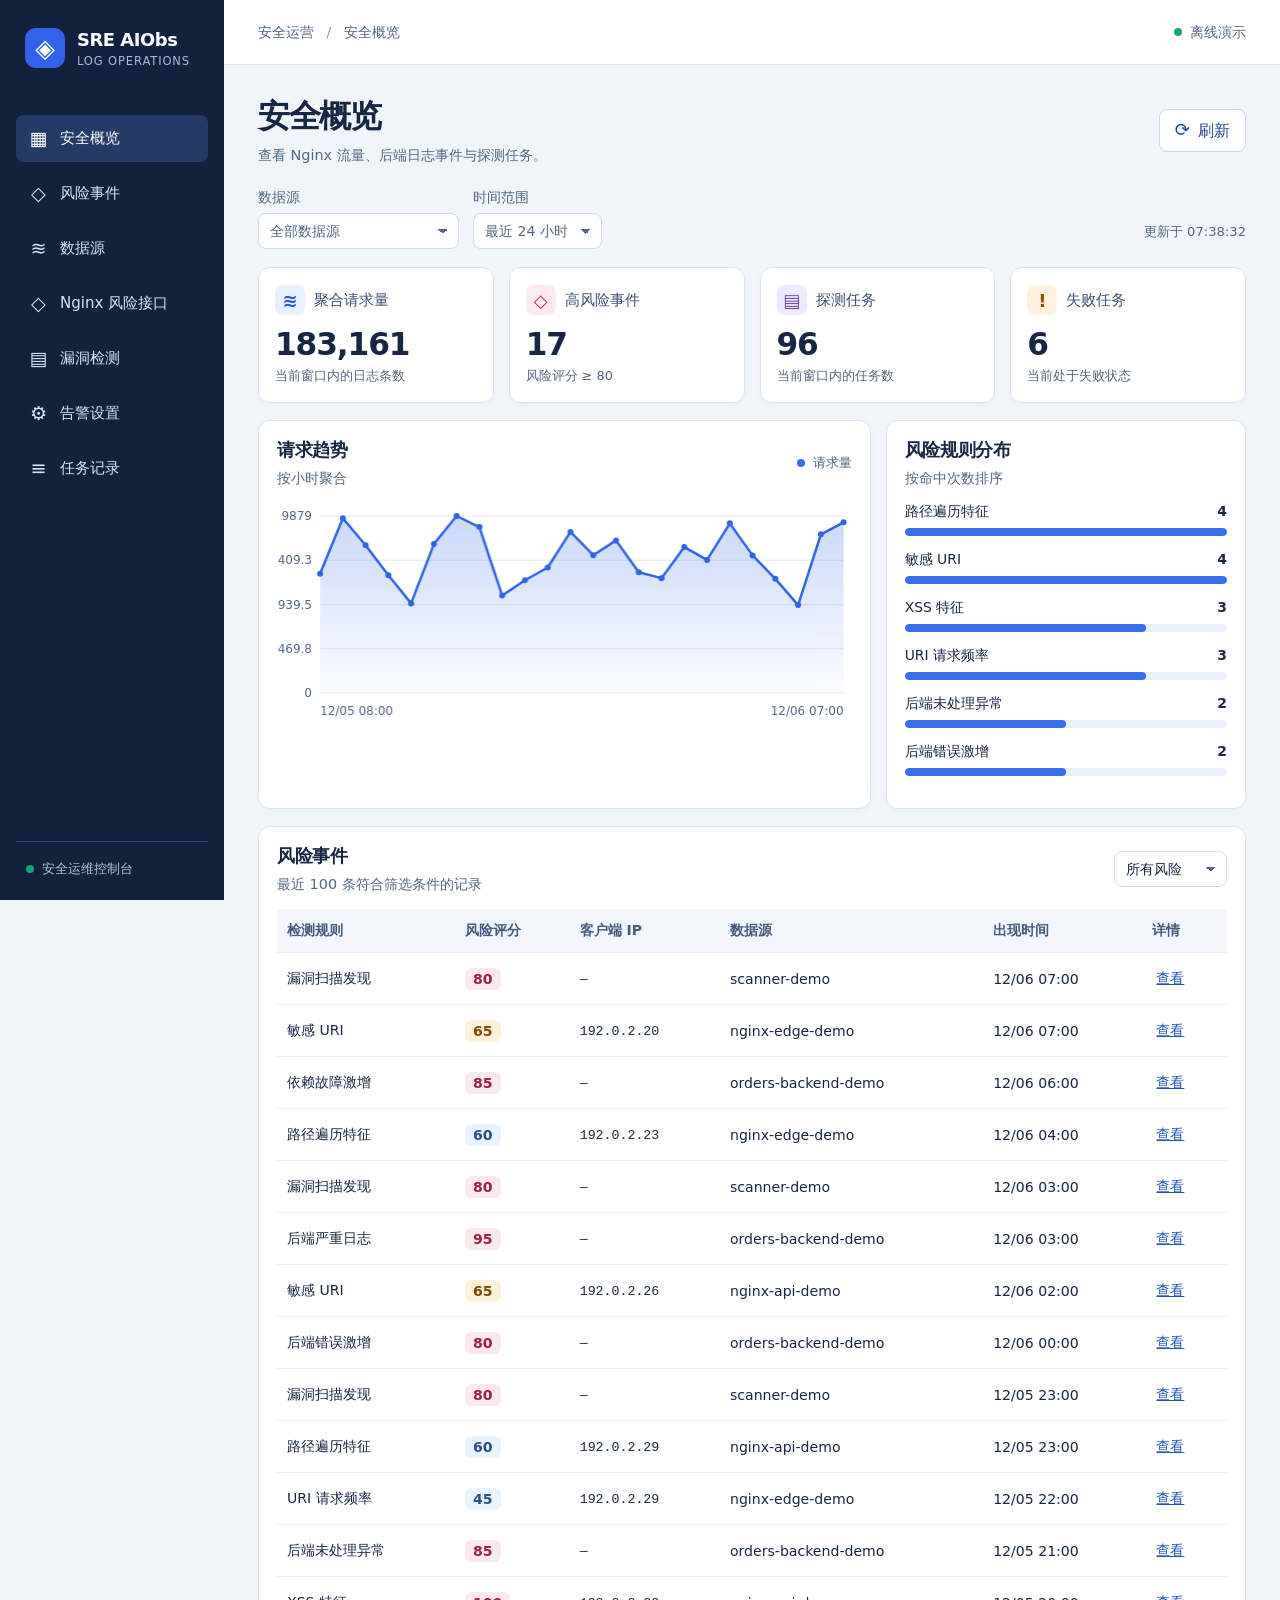
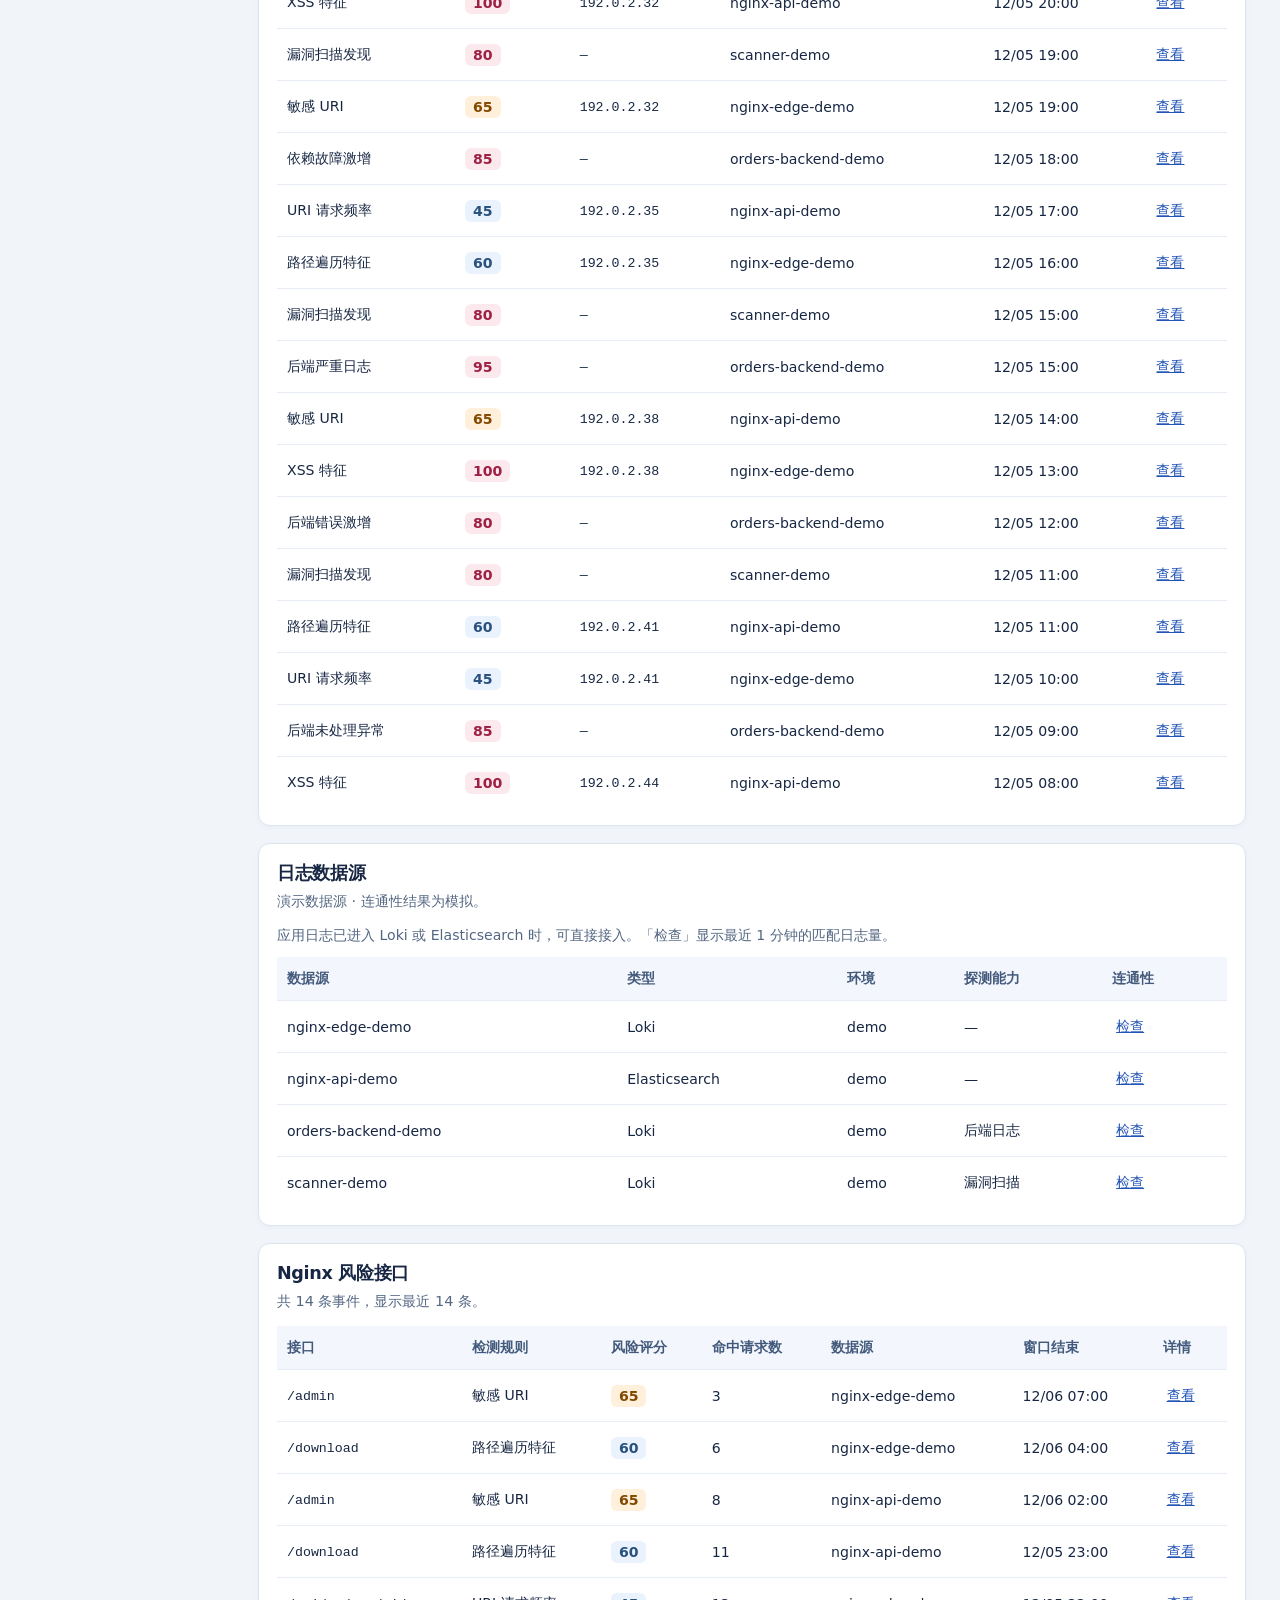
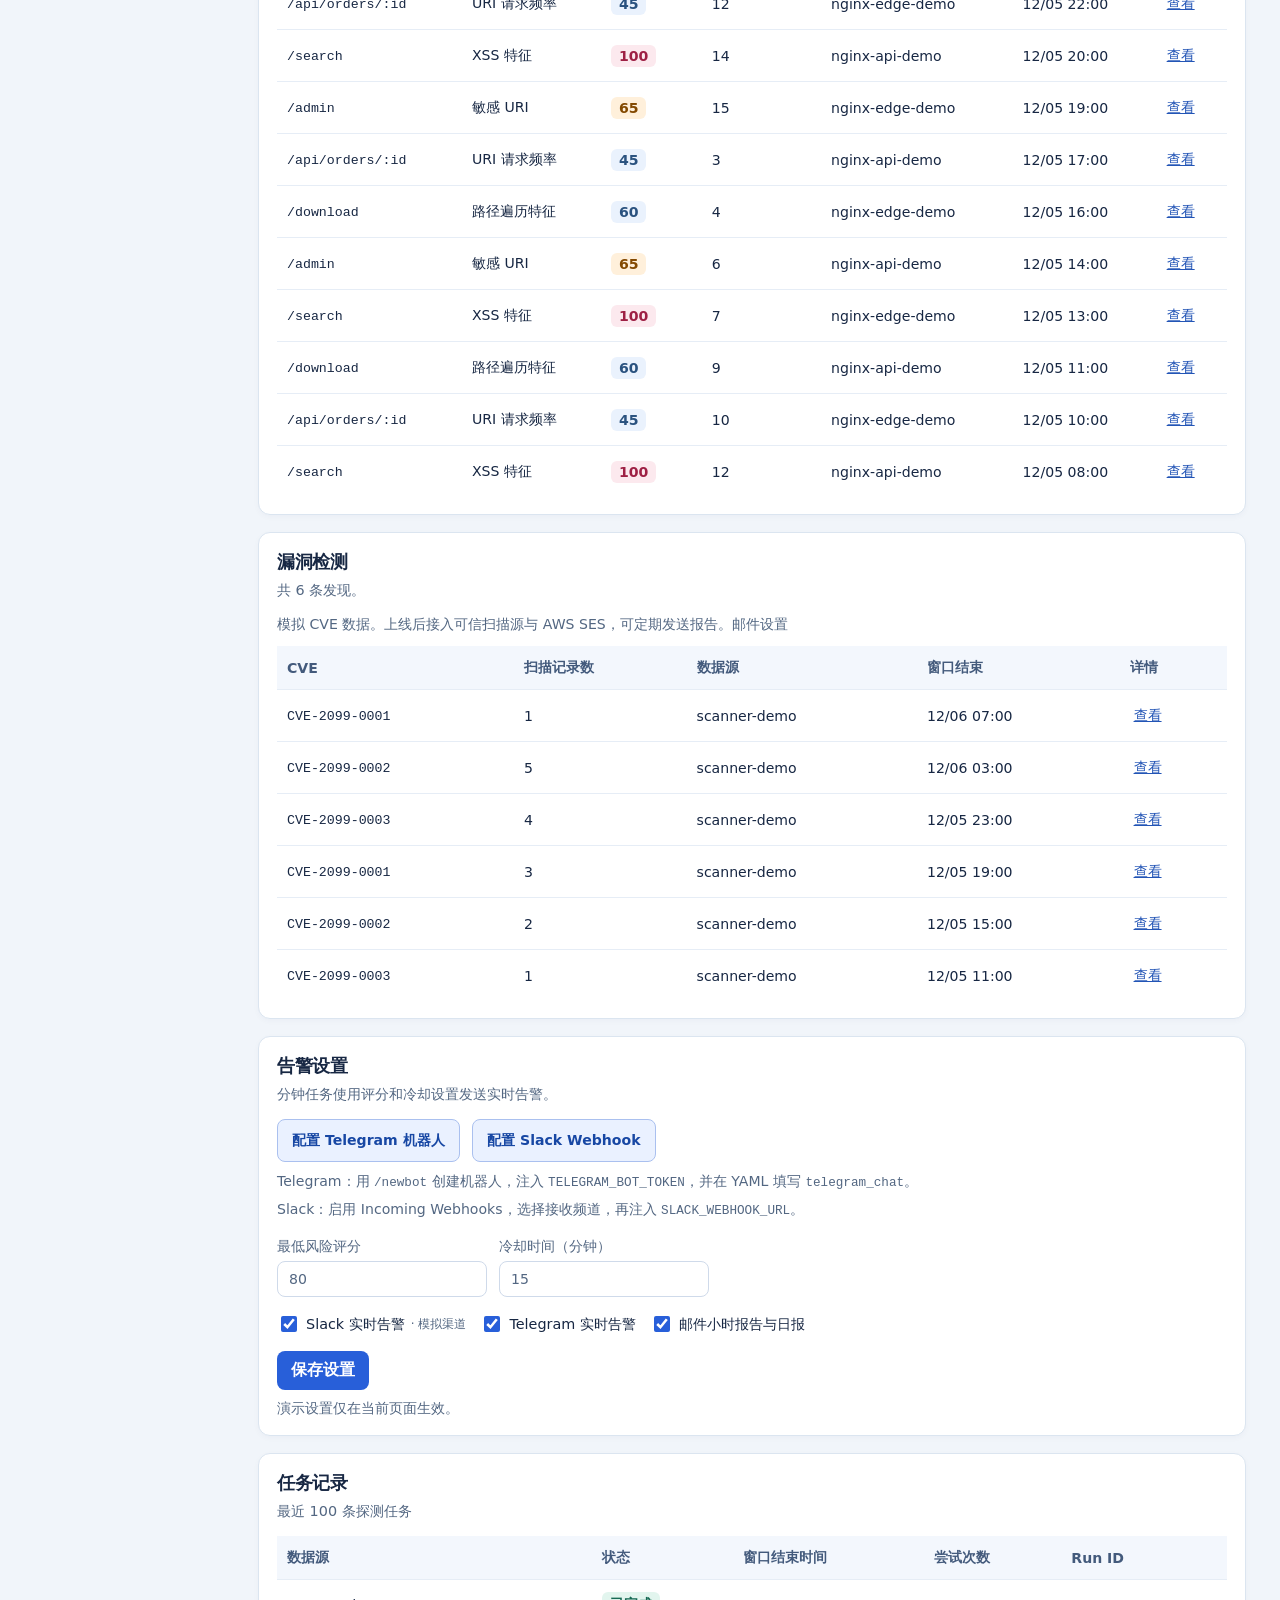
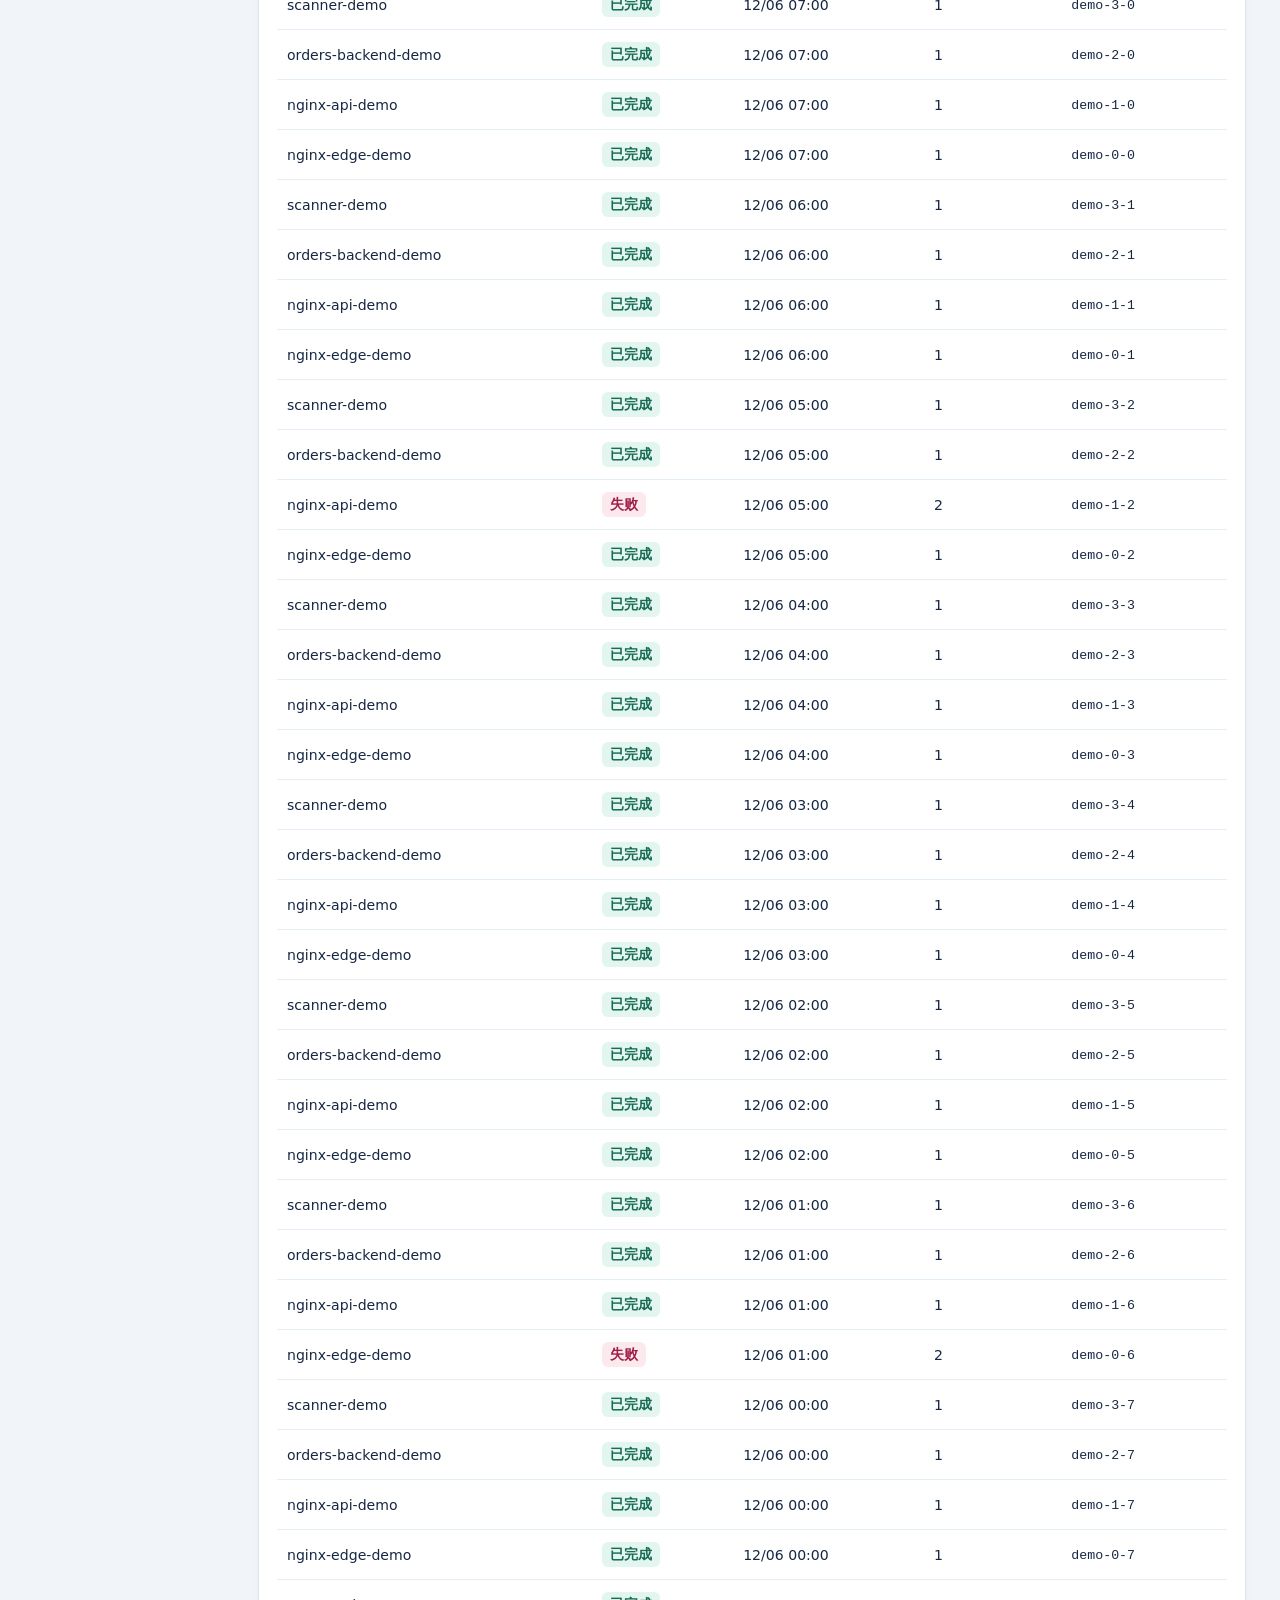
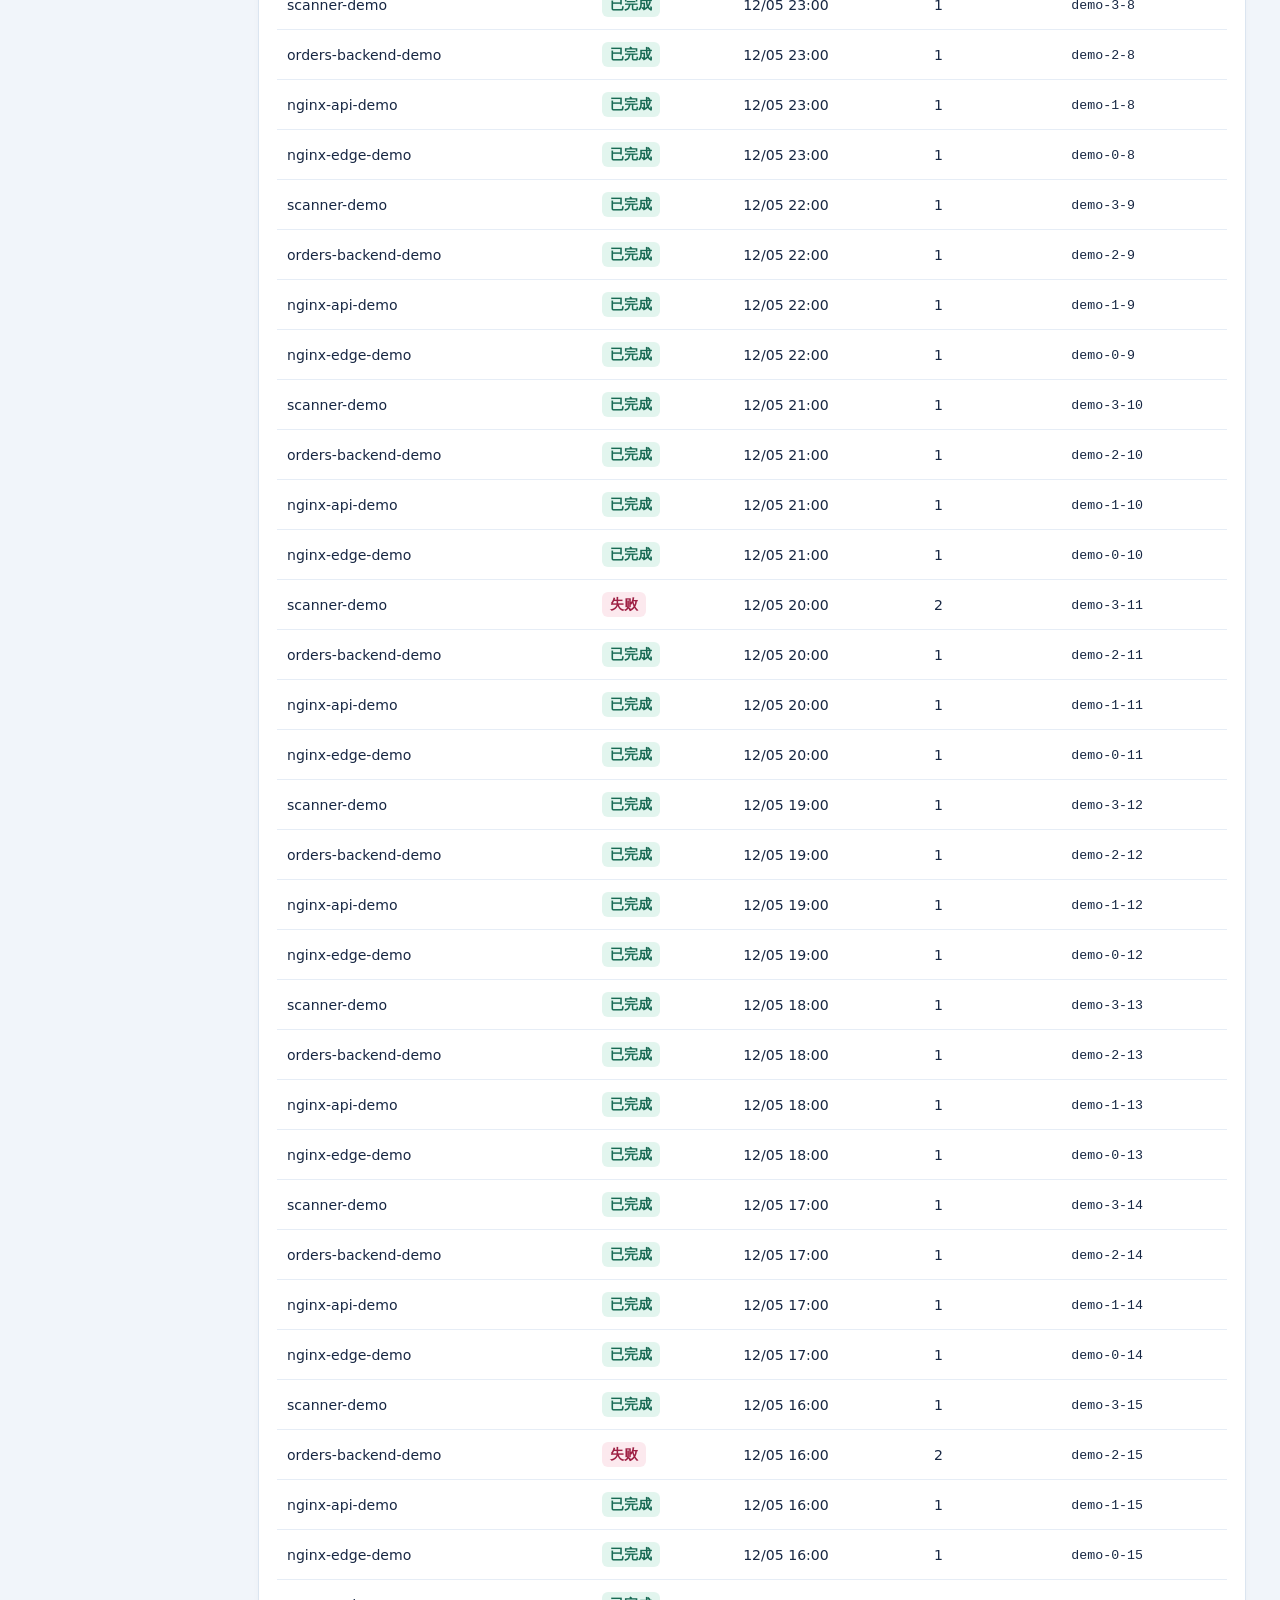
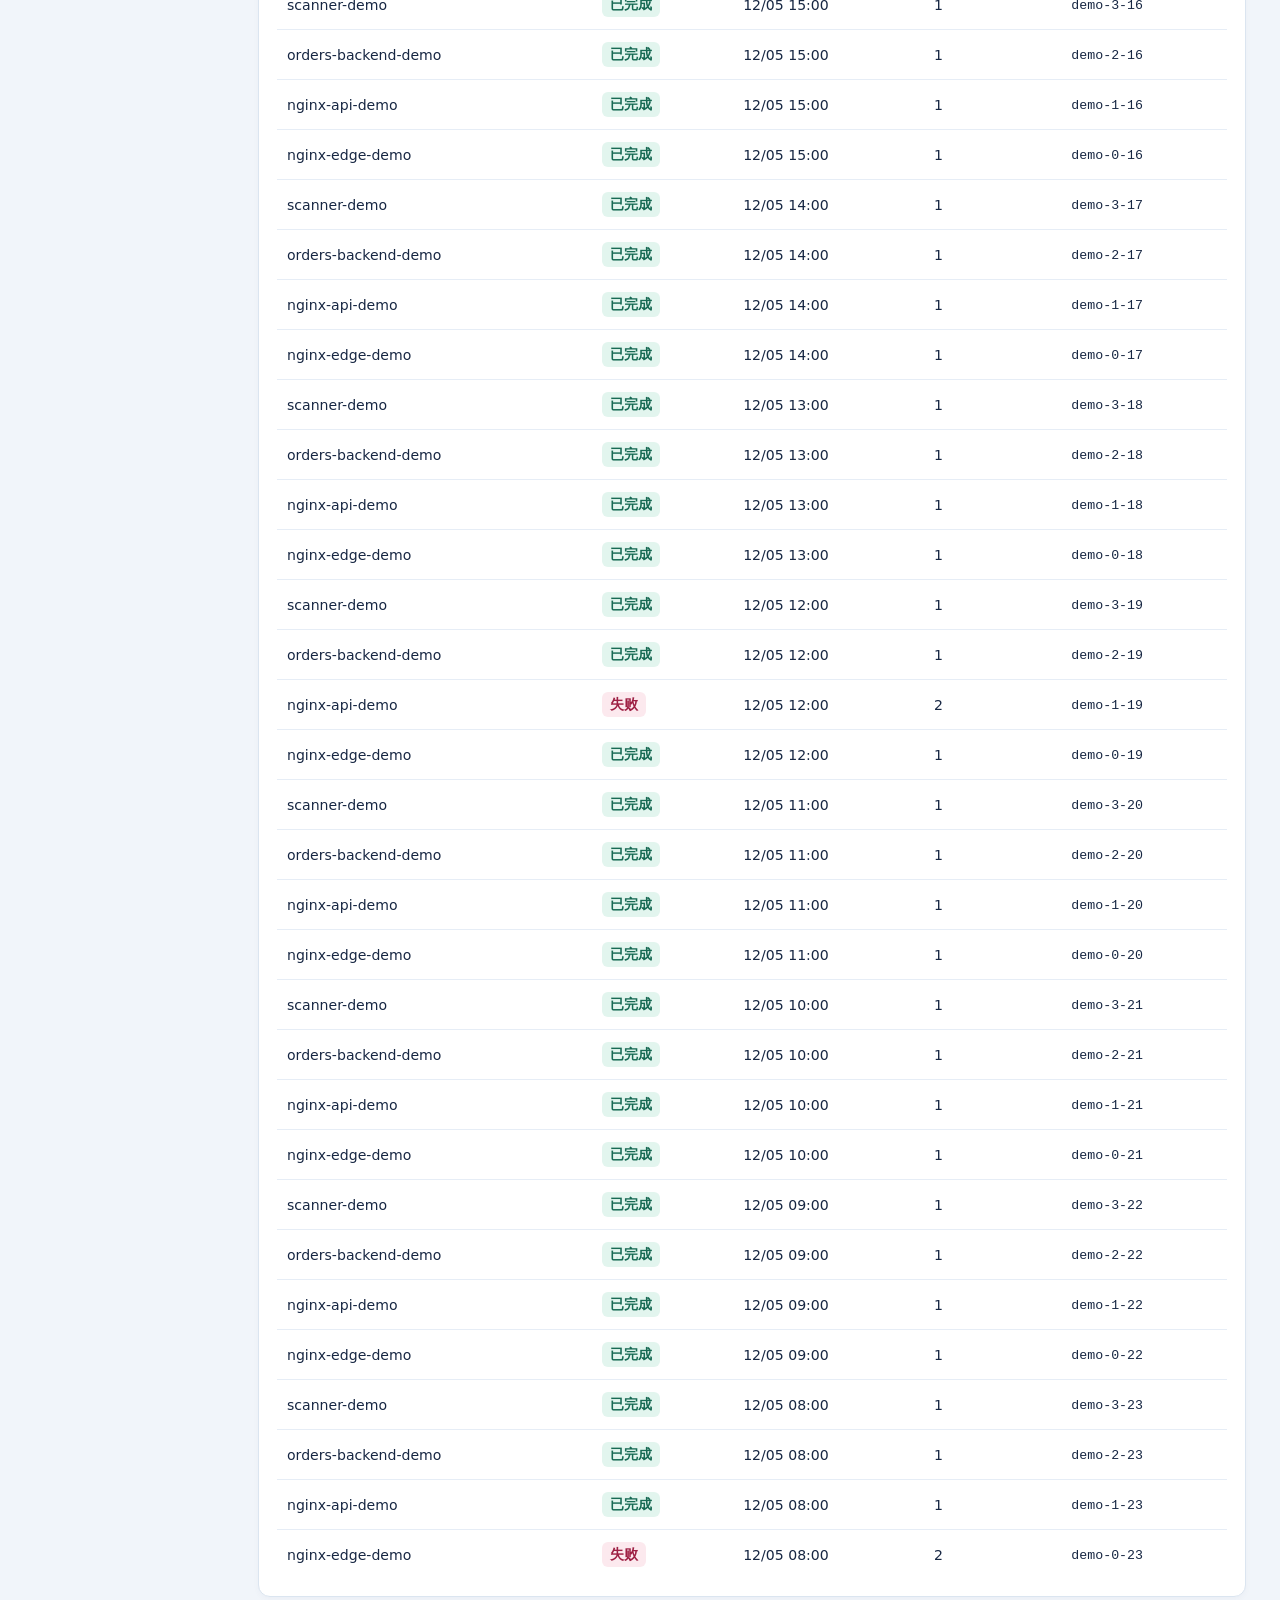
==== docs/preview/index.html @ 3637d79f "Document dashboard preview and deployment" ====
<!doctype html>
<html lang="zh-CN">
<head>
<meta charset="utf-8">
<meta name="viewport" content="width=device-width,initial-scale=1">
<title>安全概览 · SRE AIObs</title>
<style>
:root{font-family:Inter,"Noto Sans SC","PingFang SC",system-ui,sans-serif;color:#172743;background:#f1f5fa;font-size:16px;--muted:#536782;--line:#dbe5f0;--blue:#285fd9}
*{box-sizing:border-box}body{margin:0}a{color:inherit;text-decoration:none}button,select{font:inherit;color:inherit}button{cursor:pointer}button:disabled{cursor:wait;opacity:.6}button:focus-visible,a:focus-visible,select:focus-visible{outline:3px solid #698ff7;outline-offset:3px}[hidden]{display:none!important}
.layout{display:grid;grid-template-columns:224px minmax(0,1fr);min-height:100vh}.sidebar{position:sticky;top:0;height:100vh;display:flex;flex-direction:column;padding:28px 16px 22px;background:#12223e;color:#d9e5fa}.brand{display:flex;align-items:center;gap:12px;padding:0 9px;margin-bottom:47px}.brand strong{color:#fff;font-size:1.12rem;letter-spacing:-.025em}.brand small{display:block;color:#a6b9d7;font-size:.72rem;letter-spacing:.075em;margin-top:4px}.mark{flex:none;background:#3062ea;color:#fff;display:grid;place-items:center;width:40px;height:40px;border-radius:11px;font-size:1.6rem}.sidebar nav{display:grid;gap:8px}.sidebar nav a{display:flex;gap:12px;align-items:center;padding:12px 13px;font-size:.94rem;border-radius:8px}.sidebar nav a span{font-size:1.2rem;width:19px;text-align:center}.sidebar nav a:hover,.sidebar nav [aria-current]{background:#233b66;color:#fff}.sidefoot{margin-top:auto;border-top:1px solid #314668;padding:18px 10px 0;color:#b3c4de;font-size:.83rem}.side-dot,.connection i,.legend i{display:inline-block;width:8px;height:8px;border-radius:50%;background:#15a47a;margin-right:8px}
.top{height:65px;background:white;border-bottom:1px solid var(--line);display:flex;justify-content:space-between;align-items:center;padding:0 34px}.breadcrumb,.connection{font-size:.88rem;color:var(--muted)}.breadcrumb span{margin:0 8px;color:#899bb2}.connection{display:flex;align-items:center}.connection i{background:#8e9cb0}.connection[data-state=connected] i{background:#15a47a}.connection[data-state=error] i{background:#bc3e54}
.content{max-width:1520px;margin:auto;padding:30px 34px 44px}.intro{display:flex;justify-content:space-between;align-items:center;gap:14px}h1,h2,p{margin:0}h1{font-size:2rem;letter-spacing:-.045em}h2{font-size:1.1rem;letter-spacing:-.02em}.intro p,.panel-head p{color:var(--muted);margin-top:7px;font-size:.9rem}.intro button,#detail button{background:#fff;border:1px solid #c8d7ed;border-radius:8px;padding:9px 15px;color:#264b8a;white-space:nowrap}.intro button:hover,#detail button:hover{background:#eaf1ff}.intro button span{font-size:1.14rem;margin-right:3px}
.filters{display:flex;align-items:end;gap:14px;margin:24px 0 18px}.filters label{display:grid;gap:6px;color:var(--muted);font-size:.87rem}select{appearance:none;background:#fff;border:1px solid #cfdaea;border-radius:8px;padding:9px 33px 9px 11px;font-size:.88rem;background-image:linear-gradient(45deg,transparent 50%,#50698b 50%),linear-gradient(135deg,#50698b 50%,transparent 50%);background-position:calc(100% - 15px) 52%,calc(100% - 10px) 52%;background-size:5px 5px;background-repeat:no-repeat;max-width:100%}#last{color:var(--muted);font-size:.82rem;margin:0 0 8px auto}#error{margin-bottom:16px;border:1px solid #ecc2ca;background:#fff1f4;color:#8c2940;border-radius:9px;padding:11px}
.metrics{display:grid;grid-template-columns:repeat(4,minmax(0,1fr));gap:15px}.metrics article,.panel{background:#fff;border:1px solid var(--line);border-radius:12px;box-shadow:0 2px 6px #152f5508}.metrics article{padding:17px 16px}.metrics article div{display:flex;align-items:center;gap:9px;color:#3c5272;font-size:.91rem}.metrics strong{display:block;font-size:1.95rem;letter-spacing:-.035em;margin:11px 0 3px;font-variant-numeric:tabular-nums;overflow-wrap:anywhere}.metrics small{color:var(--muted);font-size:.8rem}.badge{width:30px;height:30px;display:grid;place-items:center;border-radius:8px;font-size:1.13rem;font-weight:650}.blue{color:#2256ca;background:#e8efff}.coral{color:#b6284a;background:#fceaf0}.violet{color:#6a45c0;background:#f0eafe}.amber{color:#8f4e05;background:#fff1dd}
.graphs{display:grid;grid-template-columns:minmax(0,1.7fr) minmax(235px,1fr);gap:15px;margin:17px 0}.panel{min-width:0;padding:17px 18px}.panel-head{display:flex;align-items:center;justify-content:space-between;gap:12px;margin-bottom:15px}.legend{color:var(--muted);font-size:.84rem;white-space:nowrap}.legend i{background:#386deb}#trend{display:block;width:100%;height:221px}.empty{color:var(--muted);font-size:.9rem;padding:32px 8px;text-align:center}.bar-row{margin:15px 0}.bar-label{display:flex;justify-content:space-between;gap:8px;font-size:.87rem}.bar-row progress{display:block;width:100%;height:8px;margin-top:7px;appearance:none;border:0;border-radius:20px;overflow:hidden;background:#eaf0fa;accent-color:#386deb}.bar-row progress::-webkit-progress-bar{background:#eaf0fa}.bar-row progress::-webkit-progress-value{background:#386deb;border-radius:20px}
.listing{margin-top:17px;scroll-margin-top:14px}.table-wrap{overflow-x:auto}table{width:100%;border-collapse:collapse;white-space:nowrap;text-align:left;font-size:.88rem}th{color:#435a7c;background:#f3f7fd;font-weight:600}td,th{padding:12px 10px;border-bottom:1px solid #e6edf6}tr:last-child td{border-bottom:0}.pill{display:inline-block;border-radius:6px;padding:3px 8px;color:#2a527f;background:#eaf2fd;font-weight:600}.pill.high,.pill.failed{background:#fce9ee;color:#9e2044}.pill.medium,.pill.running{background:#fff0db;color:#834900}.pill.done{color:#176a54;background:#e2f5ee}.detail-link{border:0;background:transparent;color:#2355b6;padding:4px;text-decoration:underline}.mono{font-family:ui-monospace,monospace;font-size:.83rem}
dialog{width:min(92vw,590px);max-height:85vh;padding:22px;border:1px solid var(--line);border-radius:13px;color:#172743}dialog::backdrop{background:#14234099}dl{display:grid;grid-template-columns:110px 1fr;gap:10px;margin:16px 0;color:#354e6e}dt{font-weight:600}dd{margin:0;overflow-wrap:anywhere}#detail-content p{line-height:1.6;overflow-wrap:anywhere}.sr{position:absolute;width:1px;height:1px;overflow:hidden;clip-path:inset(50%)}
@media(max-width:1050px){.layout{grid-template-columns:180px minmax(0,1fr)}.content,.top{padding-left:22px;padding-right:22px}.metrics{grid-template-columns:repeat(2,minmax(0,1fr))}}
@media(max-width:720px){.layout{display:block}.sidebar{position:static;height:auto;padding:12px 14px}.brand{margin:0 0 10px;padding:0}.brand small,.sidefoot{display:none}.sidebar nav{display:flex;gap:4px;flex-wrap:wrap}.sidebar nav a{padding:7px 9px}.top{height:49px}.content{padding-top:21px}.content,.top{padding-left:14px;padding-right:14px}.graphs{grid-template-columns:1fr}.filters{flex-wrap:wrap}#last{margin-left:0;width:100%}.metrics article{padding:12px}h1{font-size:1.65rem}}
#alert-form fieldset{margin:0;padding:0;border:0;min-width:0}#alert-form input:not([type=checkbox]){width:100%;padding:9px 11px;border:1px solid #cfdaea;border-radius:8px;background:white;color:inherit;font:inherit}#alert-form input:focus-visible,#alert-save:focus-visible{outline:3px solid #698ff7;outline-offset:3px}.alert-fields,#alert-actions{display:flex;align-items:end;gap:12px;flex-wrap:wrap}.alert-fields label,#alert-actions label{display:grid;gap:5px;width:min(100%,210px);font-size:.88rem;color:var(--muted)}.alert-channels{display:flex;gap:14px;flex-wrap:wrap;margin:16px 0}.alert-channels label{display:flex;align-items:center;gap:6px;font-size:.9rem}.alert-channels input{accent-color:var(--blue);width:16px;height:16px}#slack-state{color:var(--muted)}#alert-save{background:#285fd9;color:#fff;font-weight:600;border:0;border-radius:8px;padding:9px 14px}#alert-status{font-size:.87rem;color:var(--muted);margin-top:10px}

.channel-setup{margin:0 0 16px;color:var(--muted);font-size:.88rem;line-height:1.6;overflow-wrap:anywhere}.channel-setup p+p{margin-top:5px}.channel-setup a{color:#2355b6;text-decoration:underline}.channel-setup code{font-size:.9em}

.channel-setup .channel-button{display:inline-block;margin:0 8px 8px 0;padding:9px 14px;border:1px solid #aac0ef;border-radius:8px;background:#eaf1ff;color:#1747a4;font-weight:600;text-decoration:none}.channel-setup .channel-button:hover{background:#dce8ff}
.backend-counts{grid-template-columns:repeat(auto-fit,minmax(112px,1fr));padding:0;gap:10px;margin:0 0 16px}.backend-counts>div{background:#f3f7fd;padding:10px 12px;border-radius:8px}.backend-counts dt{font-size:.85rem}.backend-counts dd{margin-top:4px;font-size:1.25rem;font-weight:650;font-variant-numeric:tabular-nums}
.source-check{display:inline-flex;align-items:center;gap:8px;white-space:normal}.source-check [role=status]{color:var(--muted)}

.source-hint{margin:0 0 12px;color:var(--muted);font-size:.88rem}

</style>

</head>
<body>
<div class="layout">
<aside class="sidebar">
  <div class="brand"><span class="mark" aria-hidden="true">◈</span><div><strong>SRE AIObs</strong><small>LOG OPERATIONS</small></div></div>
  <nav aria-label="看板导航">
    <a href="#overview" aria-current="location"><span aria-hidden="true">▦</span>安全概览</a>
    <a href="#events"><span aria-hidden="true">◇</span>风险事件</a>
    <a href="#sources"><span aria-hidden="true">≋</span>数据源</a>
    <a href="#nginx-routes"><span aria-hidden="true">◇</span>Nginx 风险接口</a>
    <a href="#vulnerability-findings"><span aria-hidden="true">▤</span>漏洞检测</a>
    <a id="alert-nav" href="#alert-settings"><span aria-hidden="true">⚙</span>告警设置</a>
    <a href="#tasks"><span aria-hidden="true">≡</span>任务记录</a>
  </nav>
  <div class="sidefoot"><span class="side-dot"></span>安全运维控制台</div>
</aside>
<main id="overview">
  <header class="top"><div class="breadcrumb">安全运营 <span>/</span> 安全概览</div><div class="connection"><i></i><span id="connection">连接中</span></div></header>
  <div class="content">
    <section class="intro"><div><h1>安全概览</h1><p>查看 Nginx 流量、后端日志事件与探测任务。</p></div><button id="refresh" type="button"><span aria-hidden="true">⟳</span> 刷新</button></section>
    <form class="filters" aria-label="数据筛选"><label>数据源<select id="source"><option value="">全部数据源</option></select></label><label>时间范围<select id="hours"><option value="1">最近 1 小时</option><option value="6">最近 6 小时</option><option value="24" selected>最近 24 小时</option><option value="168">最近 7 天</option></select></label><span id="last" role="status"></span></form>
    <p id="error" role="alert" hidden></p>
    <section class="metrics" aria-label="汇总指标">
      <article><div><span class="badge blue">≋</span>聚合请求量</div><strong id="requests">—</strong><small>当前窗口内的日志条数</small></article>
      <article><div><span class="badge coral">◇</span>高风险事件</div><strong id="alerts">—</strong><small>风险评分 ≥ 80</small></article>
      <article><div><span class="badge violet">▤</span>探测任务</div><strong id="runs">—</strong><small>当前窗口内的任务数</small></article>
      <article><div><span class="badge amber">!</span>失败任务</div><strong id="failed">—</strong><small>当前处于失败状态</small></article>
    </section>
    <div class="graphs">
      <section class="panel"><div class="panel-head"><div><h2>请求趋势</h2><p id="interval">聚合窗口请求量</p></div><span class="legend"><i></i>请求量</span></div><canvas id="trend" aria-label="请求趋势图" role="img"></canvas><p id="trend-empty" class="empty" hidden>当前筛选范围内暂无请求数据。</p></section>
      <section class="panel"><div class="panel-head"><div><h2>风险规则分布</h2><p>按命中次数排序</p></div></div><div id="rules"></div></section>
    </div>
    <section id="events" class="panel listing"><div class="panel-head"><div><h2>风险事件</h2><p>最近 100 条符合筛选条件的记录</p></div><label class="sr" for="score">风险级别</label><select id="score"><option value="0">所有风险</option><option value="65">评分 ≥ 65</option><option value="80">评分 ≥ 80</option></select></div>
      <div class="table-wrap"><table><thead><tr><th>检测规则</th><th>风险评分</th><th>客户端 IP</th><th>数据源</th><th>出现时间</th><th>详情</th></tr></thead><tbody id="event-body"></tbody></table></div>
    </section>
    <section id="sources" class="panel listing">
      <div class="panel-head"><div><h2>日志数据源</h2><p id="source-status" role="status">正在加载配置…</p></div></div>
      <p class="source-hint">应用日志已进入 Loki 或 Elasticsearch 时，可直接接入。「检查」显示最近 1 分钟的匹配日志量。</p>
      <div class="table-wrap"><table><thead><tr><th>数据源</th><th>类型</th><th>环境</th><th>探测能力</th><th>连通性</th></tr></thead><tbody id="source-body"></tbody></table></div>
    </section>
    <section id="nginx-routes" class="panel listing">
      <div class="panel-head"><div><h2>Nginx 风险接口</h2><p id="nginx-status" role="status">正在加载接口事件…</p></div></div>
      <div class="table-wrap"><table><thead><tr><th>接口</th><th>检测规则</th><th>风险评分</th><th>命中请求数</th><th>数据源</th><th>窗口结束</th><th>详情</th></tr></thead><tbody id="nginx-body"></tbody></table></div>
    </section>
    <section id="vulnerability-findings" class="panel listing">
      <div class="panel-head"><div><h2>漏洞检测</h2><p id="vulnerability-status" role="status">正在加载漏洞发现…</p></div></div>
      <p class="source-hint">模拟 CVE 数据。上线后接入可信扫描源与 AWS SES，可定期发送报告。<a href="#alert-settings">邮件设置</a></p>
      <div class="table-wrap"><table><thead><tr><th>CVE</th><th>扫描记录数</th><th>数据源</th><th>窗口结束</th><th>详情</th></tr></thead><tbody id="vulnerability-body"></tbody></table></div>
    </section>
    <section id="alert-settings" class="panel listing">
      <div class="panel-head"><div><h2>告警设置</h2><p>分钟任务使用评分和冷却设置发送实时告警。</p></div></div>
      <div class="channel-setup" aria-label="通知渠道配置">
        <a class="channel-button" href="https://t.me/BotFather" target="_blank" rel="noopener noreferrer">配置 Telegram 机器人</a>
        <a class="channel-button" href="https://api.slack.com/apps" target="_blank" rel="noopener noreferrer">配置 Slack Webhook</a>
        <p>Telegram：用 <code>/newbot</code> 创建机器人，注入 <code>TELEGRAM_BOT_TOKEN</code>，并在 YAML 填写 <code>telegram_chat</code>。</p>
        <p>Slack：启用 Incoming Webhooks，选择接收频道，再注入 <code>SLACK_WEBHOOK_URL</code>。</p>
      </div>
      <form id="alert-form" autocomplete="off">
        <fieldset id="alert-fields" disabled>
          <div class="alert-fields"><label>最低风险评分<input id="minimum-score" type="number" min="1" max="100" required></label>
            <label>冷却时间（分钟）<input id="cooldown-minutes" type="number" min="1" max="1440" required></label></div>
          <div class="alert-channels">
            <label><input id="alert-slack" type="checkbox">Slack 实时告警 <small id="slack-state"></small></label>
            <label><input id="alert-telegram" type="checkbox">Telegram 实时告警</label>
            <label><input id="alert-email" type="checkbox">邮件小时报告与日报</label>
          </div>
        </fieldset>
        <div id="alert-actions" hidden><label>告警管理密码 <input id="alert-password" type="password" required></label><button id="alert-save" type="submit">保存设置</button></div>
        <p id="alert-status" role="status">加载设置中…</p>
      </form>
    </section>
    <section id="tasks" class="panel listing"><div class="panel-head"><div><h2>任务记录</h2><p>最近 100 条探测任务</p></div></div>
      <div class="table-wrap"><table><thead><tr><th>数据源</th><th>状态</th><th>窗口结束时间</th><th>尝试次数</th><th>Run ID</th></tr></thead><tbody id="task-body"></tbody></table></div>
    </section>
  </div>
</main>
</div>
<dialog id="detail"><div class="panel-head"><h2 id="detail-title">事件详情</h2><form method="dialog"><button aria-label="关闭详情">关闭</button></form></div><div id="detail-content"></div></dialog>
<script>
function offlineData(filters, now = Date.now()) {
  const hours = Number(filters.get("hours")), score = Number(filters.get("score"));
  const sources = ["nginx-edge-demo","nginx-api-demo","orders-backend-demo","scanner-demo"];
  const selected = sources.filter(source => !filters.get("source") || source === filters.get("source"));
  const kind = hours<=6 ? "five_minutes" : "hour";
  const minutes = kind==="hour" ? 60 : 5;
  const stride = minutes*60000;
  const end = Math.floor(now/stride)*stride;
  const trend = [], events = [], tasks = [], rules = new Map();
  const iso = at => new Date(at).toISOString();
  const types = ["sensitive_uri","uri_frequency","xss","path_traversal"];
  let requests=0, alerts=0, failed=0;
  for(let i=hours*60/minutes-1;i>=0;i--){
    const at=iso(end-i*stride);
    let count=0;
    for(const source of selected){
      const offset=sources.indexOf(source);
      const id="demo-"+offset+"-"+i;
      const status=(i+4*offset)%17===6?"failed":"done";
      tasks.push({id,source,window_end:at,status,attempts:status==="failed"?2:1});
      if(status==="failed"){failed++;continue;}
      count+=Math.round((minutes===60?1800:170)*(1+.47*Math.sin(i*1.13+offset))+(i*37+offset*191)%420);
      if(source==="scanner-demo"){
        if(i%4===0){
          alerts++;
          if(score<=80) events.push({id,at,source,score:80,correlation_id:"demo-scan-"+i,
            event:{Rule:"scanner_vulnerability",Target:"CVE-2099-000"+(1+i%3),Count:1+i%5}});
        }
        continue;
      }
      if((i+offset)%3===0){
        const index=(i+offset*3)%4, backend=source==="orders-backend-demo";
        const rating=(backend?[85,80,95,85]:[65,45,100,60])[index];
        const rule=(backend?["backend_exception","backend_error_spike","backend_critical_log","backend_dependency_failure"]:types)[index];
        if(rating>=80) alerts++;
        if(rating<score) continue;
        rules.set(rule,(rules.get(rule)||0)+1);
        events.push({id,at,source,score:rating,correlation_id:"demo-correlation-"+i,
          event:{Rule:rule,Target:backend?"": ["/admin","/api/orders/:id","/search","/download"][index],IP:backend?"":"192.0.2."+(20+(i+offset)%60),Country:backend?"":"MY",Count:3+i%14,Signals:!backend&&index===2?["sensitive_uri","unexpected_host"]:[]},
          analysis:!backend&&index===2?{summary:"同一示例客户端命中敏感 URI 和异常 Host 规则。",actions:["复核相关聚合窗口。"]}:null});
      }
    }
    requests+=count;
    trend.push({at,count});
  }
  const backendEvents=events.filter(item=>item.event.Rule.startsWith("backend_"));
  const backendCounts=Object.fromEntries(Array.from(rules).filter(([rule])=>rule.startsWith("backend_")));
  const backend={total:backendEvents.length,counts:backendCounts,events:backendEvents.reverse().slice(0,100)};
  const nginxEvents=events.filter(item=>types.includes(item.event.Rule));
  const nginx={total:nginxEvents.length,events:nginxEvents.reverse().slice(0,100)};
  const findings=events.filter(e=>e.event.Rule==="scanner_vulnerability");
  const vulnerabilities={total:findings.length,events:findings.reverse().slice(0,100)};
  return {backend,nginx,vulnerabilities,runs:tasks.length,requests,alerts,failed,sources,kind,updated:iso(now),trend,
    tasks:tasks.reverse().slice(0,100),events:events.reverse().slice(0,100),
    rules:Array.from(rules,([rule,count])=>({rule,count})).sort((a,b)=>b.count-a.count).slice(0,6)};
}
"use strict";

const byId = id => document.getElementById(id);
const number = new Intl.NumberFormat("zh-CN");
const date = new Intl.DateTimeFormat("zh-CN", {month:"2-digit", day:"2-digit", hour:"2-digit", minute:"2-digit", hour12:false});
const clock = new Intl.DateTimeFormat("zh-CN", {hour:"2-digit", minute:"2-digit", second:"2-digit", hour12:false});
const labels = new Map(Object.entries({
  ip_frequency:"IP 请求频率",uri_frequency:"URI 请求频率", unexpected_host:"异常 Host",
  unexpected_user_agent:"异常 User-Agent",sensitive_uri:"敏感 URI",sql_injection:"SQL 注入特征",
  xss:"XSS 特征",path_traversal:"路径遍历特征",http_status:"HTTP 状态异常",latency_p95:"P95 延迟异常",correlated:"多维事件关联",
  backend_critical_log:"后端严重日志",backend_error_spike:"后端错误激增",
  backend_exception:"后端未处理异常",backend_dependency_failure:"依赖故障激增",scanner_vulnerability:"漏洞扫描发现"
}));
const statuses = new Map([["done","已完成"],["failed","失败"],["running","运行中"]]);
let trend = [];
let activeRequest;

function element(tag, text, style) {
  const el = document.createElement(tag);
  if (text !== undefined) el.textContent = text;
  if (style) el.className = style;
  return el;
}

function rows(body, records, columns, render) {
  body.replaceChildren();
  if (!records.length) {
    const cell = element("td", "当前筛选范围内暂无记录。", "empty");
    cell.colSpan = columns;
    body.append(element("tr"));
    body.firstChild.append(cell);
    return;
  }
  for (const record of records) {
    const row = element("tr");
    for (const value of render(record)) {
      const cell = element("td");
      cell.append(value);
      row.append(cell);
    }
    body.append(row);
  }
}

function showDetail(record) {
  const {event,analysis} = record;
  byId("detail-title").textContent = labels.get(event.Rule) || event.Rule;
  const fields = event.Rule==="scanner_vulnerability" ? [
    ["CVE",event.Target],["扫描记录数",number.format(event.Count)],["数据源",record.source],["Run ID",record.id]
  ] : [
    ["客户端 IP",event.IP],["地区",[event.Country,event.Region].filter(Boolean).join(" / ")],
    ["目标标识",event.Target],[event.Rule.startsWith("backend_")?"日志条数":"请求次数",number.format(event.Count)],
    ["关联规则",(event.Signals || []).map(rule => labels.get(rule) || rule).join("、")],
    ["Run ID",record.id],["Correlation ID",record.correlation_id]
  ];
  const list = element("dl");
  for (const [name,value] of fields) list.append(element("dt",name),element("dd",value || "—"));
  const content = byId("detail-content");
  content.replaceChildren(list);
  content.append(element("h2","AI 分析"));
  if (analysis) {
    content.append(element("p",analysis.summary));
    const actions = element("ul");
    for (const action of analysis.actions || []) actions.append(element("li",action));
    if (actions.childElementCount) content.append(actions);
  } else {
    content.append(element("p","该任务暂无 AI 分析。"));
  }
  byId("detail").showModal();
}

function draw() {
  const canvas = byId("trend");
  canvas.hidden = !trend.length;
  byId("trend-empty").hidden = trend.length > 0;
  if (!trend.length) return;
  const {width,height} = canvas.getBoundingClientRect();
  if (!width || !height) return;
  const scale = window.devicePixelRatio || 1;
  canvas.width = width * scale;
  canvas.height = height * scale;
  const ctx = canvas.getContext("2d");
  ctx.scale(scale,scale);
  ctx.font = "12px system-ui";
  const peak = Math.max(1,...trend.map(entry => entry.count));
  const compact = new Intl.NumberFormat("zh-CN",{notation:"compact",maximumFractionDigits:1});
  const left = Math.max(43,ctx.measureText(compact.format(peak)).width + 12);
  const right = width - 9, bottom = height - 31, top = 13;
  ctx.strokeStyle = "#e2eaf6";
  ctx.fillStyle = "#526885";
  ctx.textAlign = "right";
  for (let step=0;step<=4;step++) {
    const y = bottom - step * (bottom-top)/4;
    ctx.beginPath();ctx.moveTo(left,y);ctx.lineTo(right,y);ctx.stroke();
    ctx.fillText(compact.format(peak*step/4),left-8,y+4);
  }
  const first = Date.parse(trend[0].at), last = Date.parse(trend.at(-1).at);
  const points = trend.map(entry => [
    first===last?(left+right)/2:left+(right-left)*(Date.parse(entry.at)-first)/(last-first),
    bottom-(bottom-top)*entry.count/peak
  ]);
  const gradient = ctx.createLinearGradient(0,top,0,bottom);
  gradient.addColorStop(0,"#386deb44");
  gradient.addColorStop(1,"#386deb05");
  ctx.beginPath();
  ctx.moveTo(points[0][0],bottom);
  for (const [x,y] of points) ctx.lineTo(x,y);
  ctx.lineTo(points.at(-1)[0],bottom);
  ctx.fillStyle=gradient;ctx.fill();
  ctx.beginPath();
  points.forEach(([x,y],index)=>index?ctx.lineTo(x,y):ctx.moveTo(x,y));
  ctx.strokeStyle="#3164e4";ctx.lineWidth=2.5;ctx.lineJoin="round";ctx.stroke();
  ctx.fillStyle="#3164e4";
  if (points.length<=24) for (const [x,y] of points) {
    ctx.beginPath();ctx.arc(x,y,3,0,2*Math.PI);ctx.fill();
  }
  ctx.fillStyle="#526885";
  ctx.textAlign="left";
  ctx.fillText(date.format(first),left,bottom+22);
  if (first!==last && right-left>145) {
    ctx.textAlign="right";
    ctx.fillText(date.format(last),right,bottom+22);
  }
  canvas.setAttribute("aria-label",`请求趋势，${trend.length} 个窗口，峰值 ${number.format(peak)}`);
}

function render(data) {
  for (const key of ["requests","alerts","runs","failed"]) byId(key).textContent = number.format(data[key]);
  byId("interval").textContent = data.kind==="hour"?"按小时聚合":"每 5 分钟聚合";
  byId("last").textContent = "更新于 " + clock.format(new Date(data.updated));
  const source = byId("source"), previous = source.value;
  const sources = new Set(data.sources);
  if (previous) sources.add(previous);
  source.replaceChildren(new Option("全部数据源",""), ...Array.from(sources, name => new Option(name,name)));
  source.value=previous;
  trend=data.trend;
  draw();

  const rules = byId("rules");
  rules.replaceChildren();
  for (const rule of data.rules) {
    const name = labels.get(rule.rule) || rule.rule;
    const line = element("div",undefined,"bar-row"), caption=element("div",undefined,"bar-label");
    caption.append(element("span",name),element("strong",number.format(rule.count)));
    const bar = element("progress");
    bar.max=data.rules[0].count;
    bar.value=rule.count;
    bar.setAttribute("aria-label",name);
    line.append(caption,bar);
    rules.append(line);
  }
  if (!data.rules.length) rules.append(element("p","当前筛选范围内暂无规则命中。","empty"));

  rows(byId("event-body"),data.events,6,item => {
    const event=item.event;
    return [labels.get(event.Rule)||event.Rule,riskRating(item.score),element("span",event.IP||"—","mono"),item.source,date.format(new Date(item.at)),detailButton(item)];
  });
  rows(byId("task-body"),data.tasks,5,item => [
    item.source,element("span",statuses.get(item.status)||item.status,"pill "+(statuses.has(item.status)?item.status:"")),
    date.format(new Date(item.window_end)),String(item.attempts),element("span",item.id,"mono")
  ]);
}

function riskRating(score) {
  return element("span",String(score),"pill "+(score>=80?"high":score>=65?"medium":""));
}

function detailButton(item) {
  const button=element("button","查看","detail-link");
  button.type="button";
  button.addEventListener("click",()=>showDetail(item));
  return button;
}

function renderVulnerabilities(data) {
  const total=number.format(data.total);
  byId("vulnerability-status").textContent=data.total>data.events.length
    ? `共 ${total} 条发现，显示最近 ${data.events.length} 条。` : `共 ${total} 条发现。`;
  rows(byId("vulnerability-body"),data.events,5,item=>[
    element("span",item.event.Target,"mono"),number.format(item.event.Count),
    item.source,date.format(new Date(item.at)),detailButton(item)
  ]);
}

function refreshVulnerabilities(filters) { renderVulnerabilities(offlineData(filters).vulnerabilities); }

function renderNginxRoutes(data) {
  byId("nginx-status").textContent=`共 ${number.format(data.total)} 条事件，显示最近 ${data.events.length} 条。`;
  rows(byId("nginx-body"),data.events,7,item=>[
    element("span",item.event.Target||"—","mono"),labels.get(item.event.Rule)||item.event.Rule,
    riskRating(item.score),number.format(item.event.Count),item.source,date.format(new Date(item.at)),detailButton(item)
  ]);
}

function refreshNginxRoutes(filters) {renderNginxRoutes(offlineData(filters).nginx);}
function checkSource(name,button,status) {status.textContent="模拟检查 · 可查询";}

function renderSources(sources) {
  byId("source-status").textContent=`已配置 ${sources.length} 个数据源。`;
  rows(byId("source-body"),sources,5,source=>{
    const cell=element("span",undefined,"source-check");
    const status=element("span");
    status.setAttribute("role","status");
    const check=element("button","检查", "detail-link");
    check.type="button";
    check.setAttribute("aria-label","检查 "+source.name);
    check.addEventListener("click",()=>checkSource(source.name,check,status));
    cell.append(check,status);
    const capabilities=[source.backend?"后端日志":"",source.vulnerabilities?"漏洞扫描":""].filter(Boolean);
    return [source.name,source.kind==="loki"?"Loki":"Elasticsearch",source.environment,capabilities.join("、")||"—",cell];
  });
}

function loadSources() {
  renderSources([
    {name:"nginx-edge-demo",kind:"loki",environment:"demo"},
    {name:"nginx-api-demo",kind:"elasticsearch",environment:"demo"},
    {name:"orders-backend-demo",kind:"loki",environment:"demo",backend:true},
    {name:"scanner-demo",kind:"loki",environment:"demo",vulnerabilities:true}
  ]);
  byId("source-status").textContent="演示数据源 · 连通性结果为模拟。";
}

async function refresh() {
  activeRequest?.abort();
  const controller = new AbortController();
  activeRequest = controller;
  const connection=byId("connection");
  connection.textContent="更新中";
  connection.parentElement.dataset.state="loading";
  byId("refresh").disabled=true;
  byId("error").hidden=true;
  const filters=new URLSearchParams(Object.fromEntries(["source","hours","score"].map(id=>[id,byId(id).value])));
  void refreshVulnerabilities(filters,controller);
  void refreshNginxRoutes(filters,controller);
  try {
    const data=offlineData(filters);
    if (activeRequest!==controller) return;
    render(data);
    connection.textContent="离线演示";
    connection.parentElement.dataset.state="connected";
  } catch (error) {
    if (error.name==="AbortError" || activeRequest!==controller) return;
    connection.textContent="数据不可用";
    connection.parentElement.dataset.state="error";
    byId("error").textContent=byId("last").textContent?"刷新失败，当前显示上次成功加载的数据。":"暂时无法加载数据，请稍后刷新。";
    byId("error").hidden=false;
  } finally {
    if (activeRequest===controller) byId("refresh").disabled=false;
  }
}

for (const id of ["source","hours","score"]) byId(id).addEventListener("change",refresh);
document.querySelector(".filters").addEventListener("submit",event=>{event.preventDefault();refresh();});
byId("refresh").addEventListener("click",refresh);
new ResizeObserver(draw).observe(byId("trend").parentElement);
window.addEventListener("hashchange",()=>{
  for (const item of document.querySelectorAll("nav a")) {
    if (item.hash===(location.hash||"#overview")) item.setAttribute("aria-current","location");
    else item.removeAttribute("aria-current");
  }
});
const demoAlerts = {minimum_score:80,cooldown_minutes:15,slack:true,telegram:true,email:true};
refresh();
requestAnimationFrame(()=>{if(!location.hash) byId("vulnerability-findings").scrollIntoView();});


for (const key of ["slack","telegram","email"]) byId("alert-"+key).checked=demoAlerts[key];
byId("minimum-score").value=demoAlerts.minimum_score;
byId("cooldown-minutes").value=demoAlerts.cooldown_minutes;
byId("alert-fields").disabled=false;
byId("alert-actions").hidden=false;
byId("alert-password").required=false;
byId("alert-password").closest("label").hidden=true;
byId("slack-state").textContent="· 模拟渠道";
byId("alert-status").textContent="演示设置仅在当前页面生效。";
byId("alert-form").addEventListener("submit",event=>{
  event.preventDefault();
  demoAlerts.minimum_score=byId("minimum-score").valueAsNumber;
  demoAlerts.cooldown_minutes=byId("cooldown-minutes").valueAsNumber;
  for (const key of ["slack","telegram","email"]) demoAlerts[key]=byId("alert-"+key).checked;
  byId("alert-status").textContent=`已应用演示设置。最低评分 ${demoAlerts.minimum_score}，冷却 ${demoAlerts.cooldown_minutes} 分钟。离线页面不会发送通知。`;
});



loadSources();


</script>
</body>
</html>
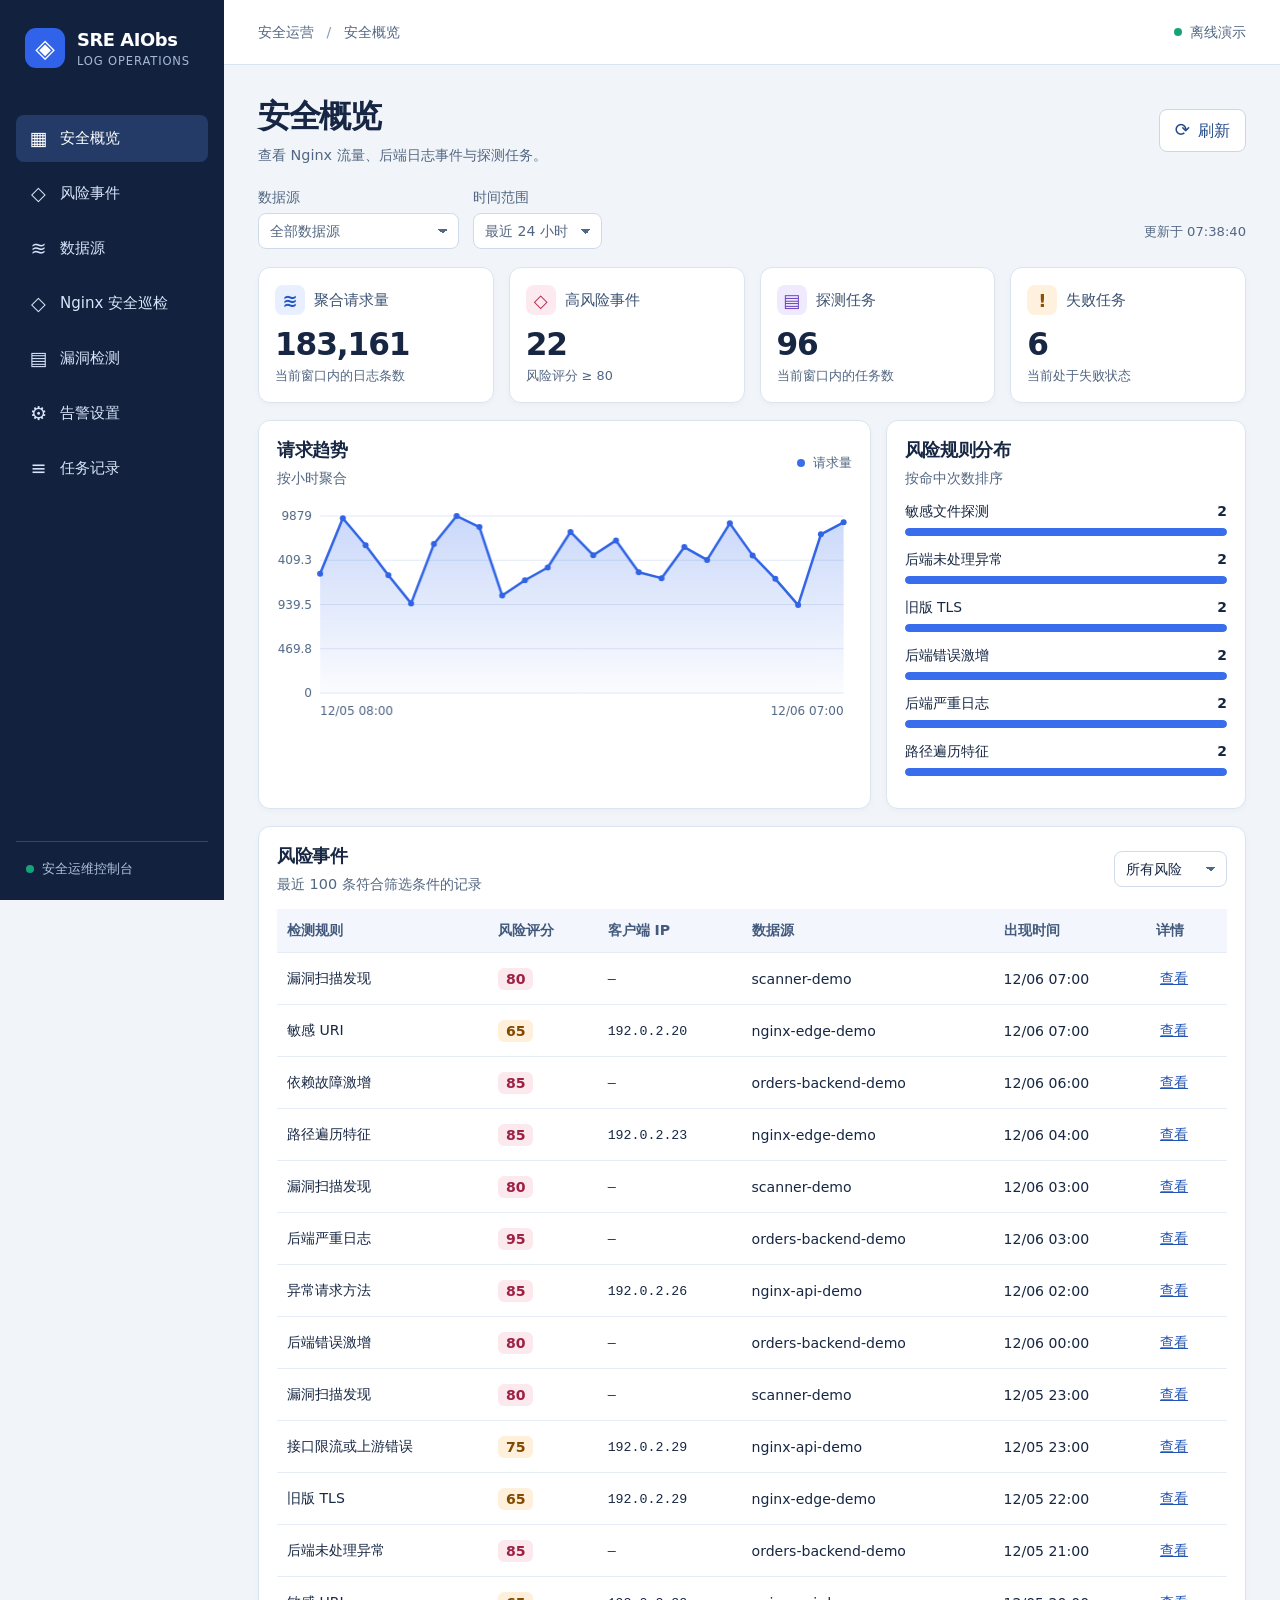
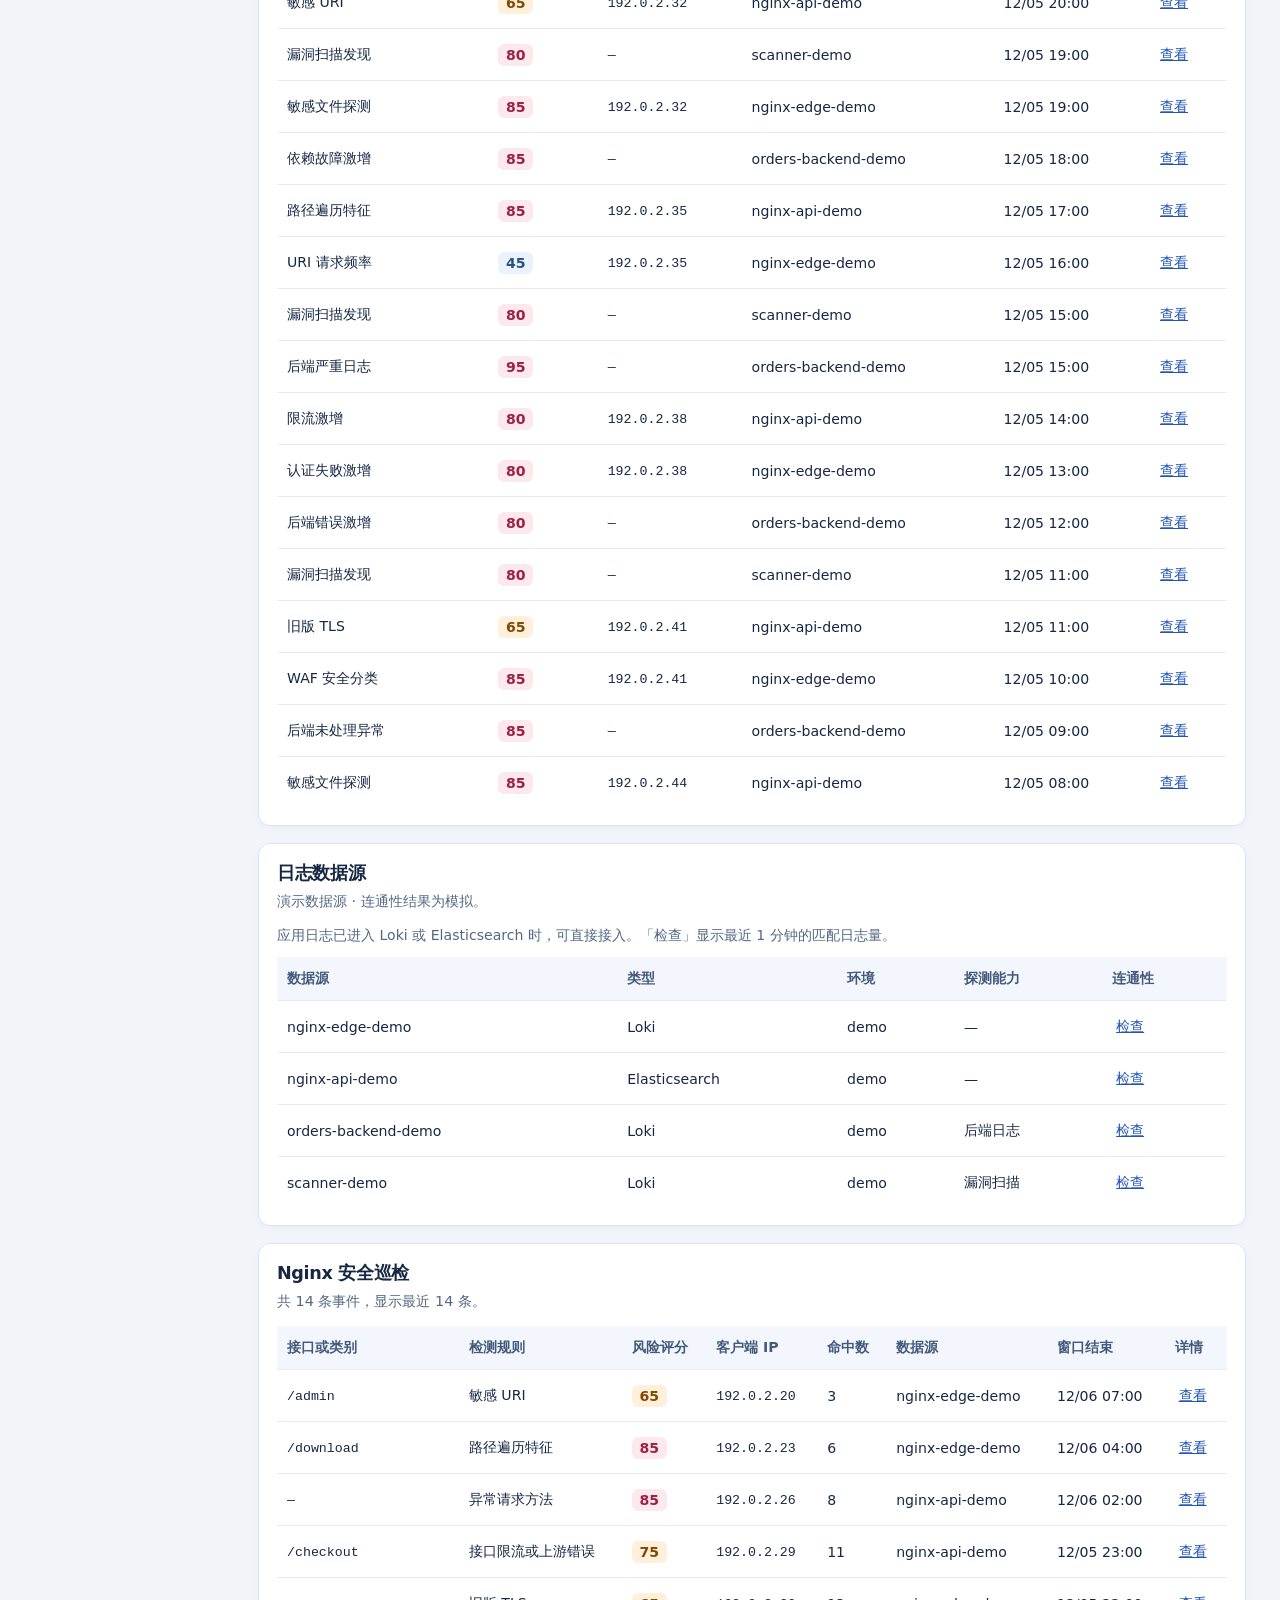
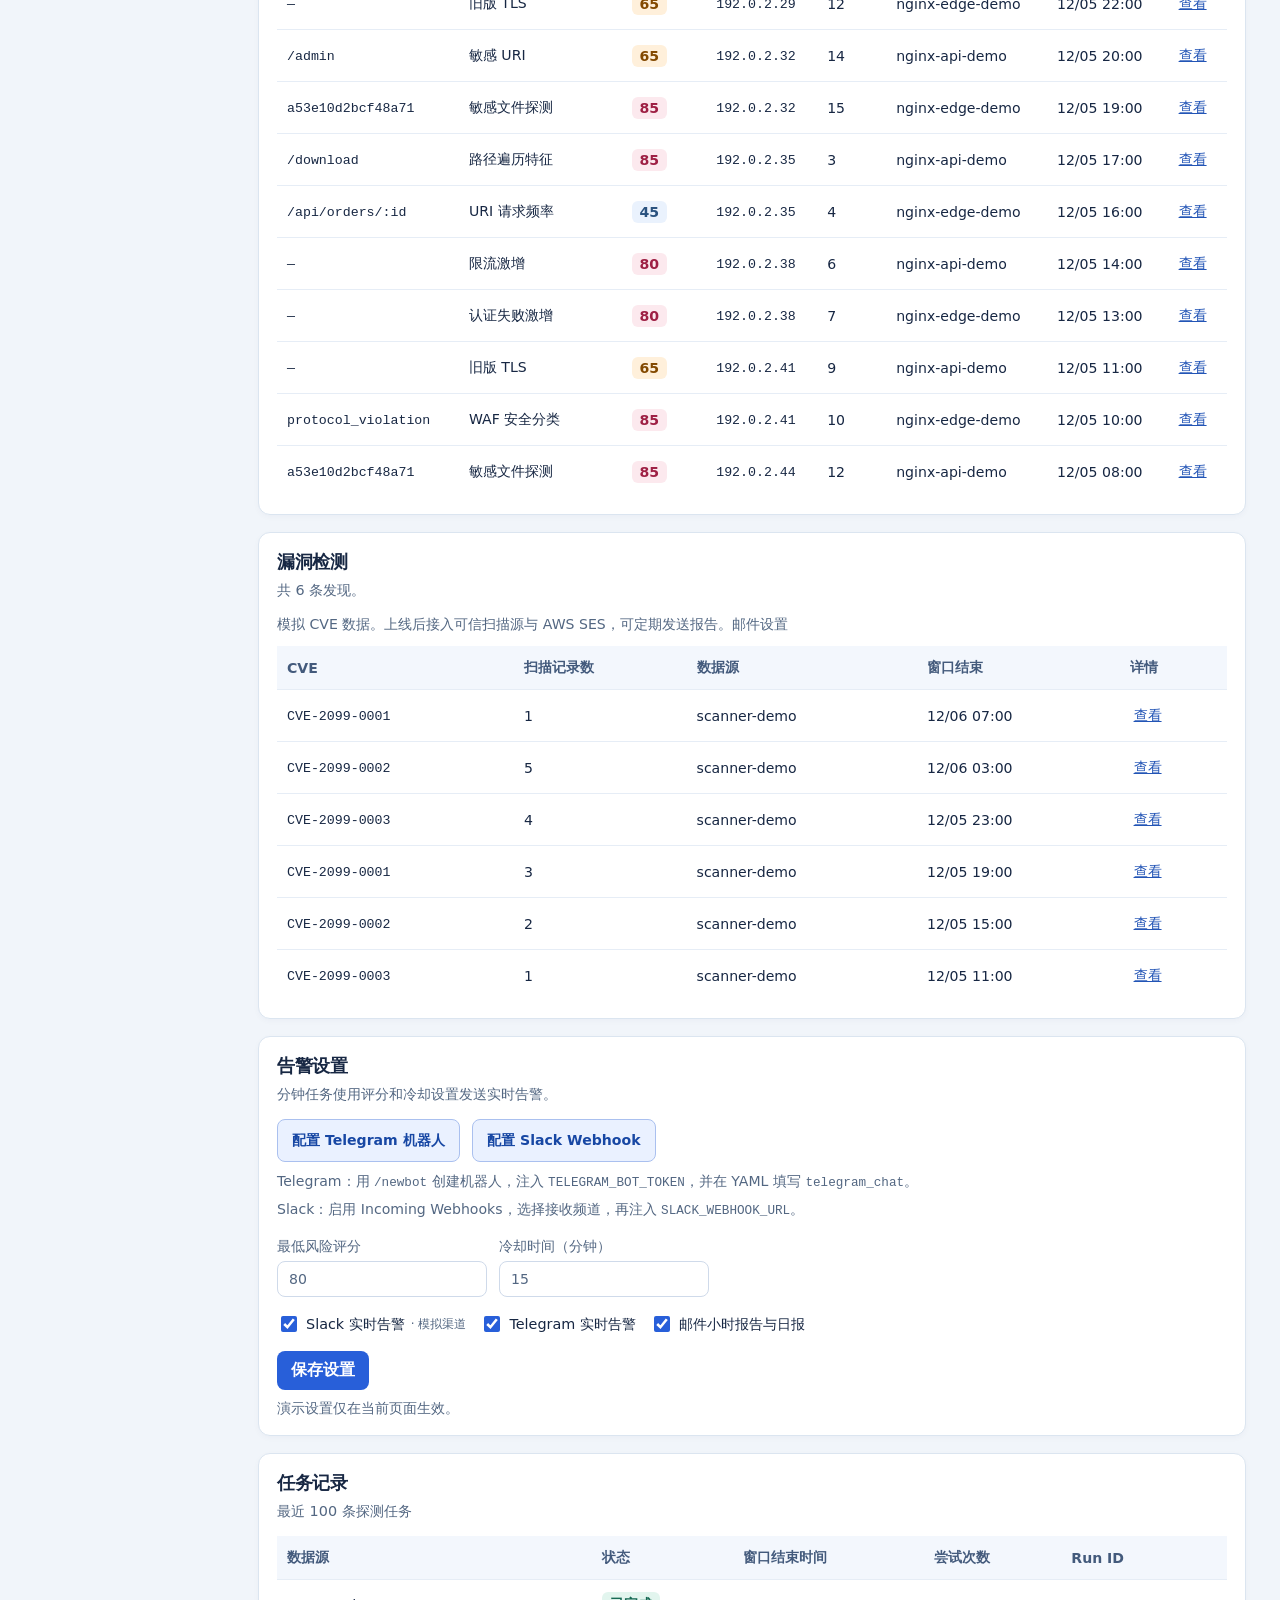
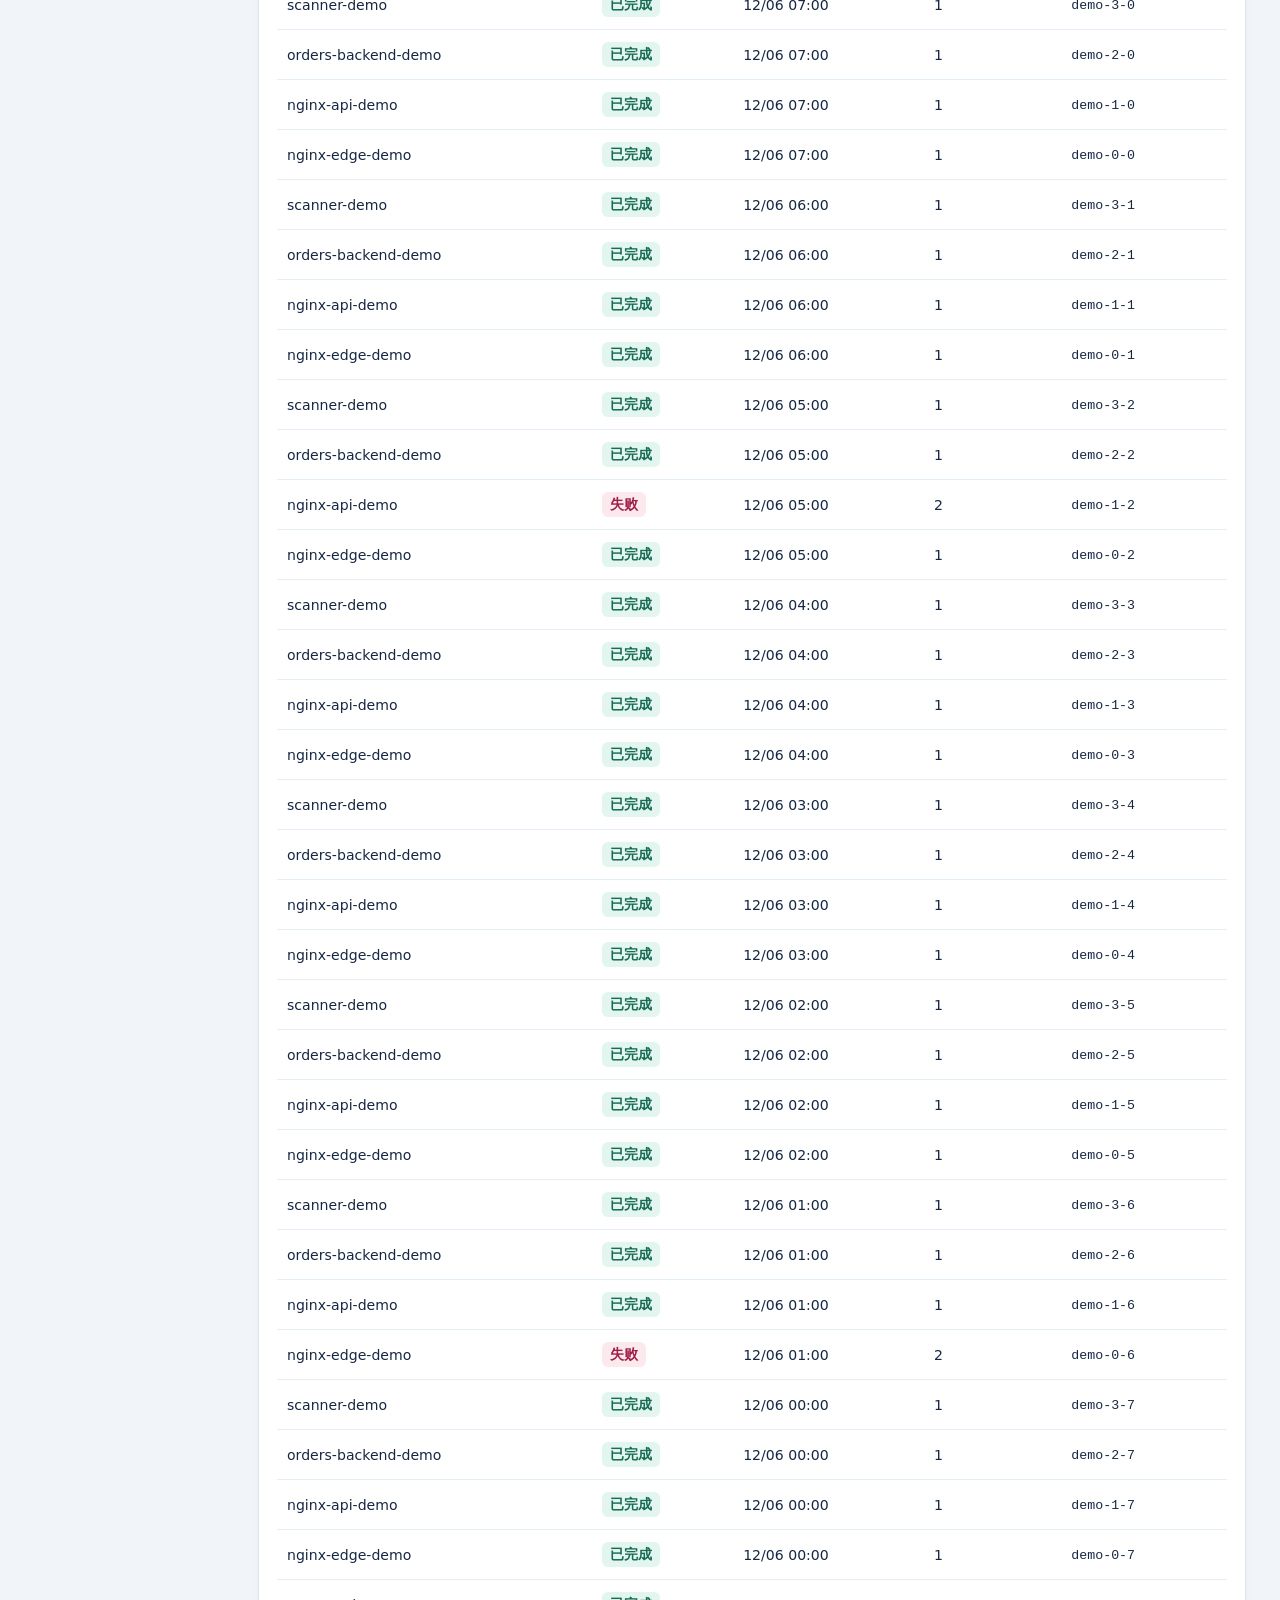
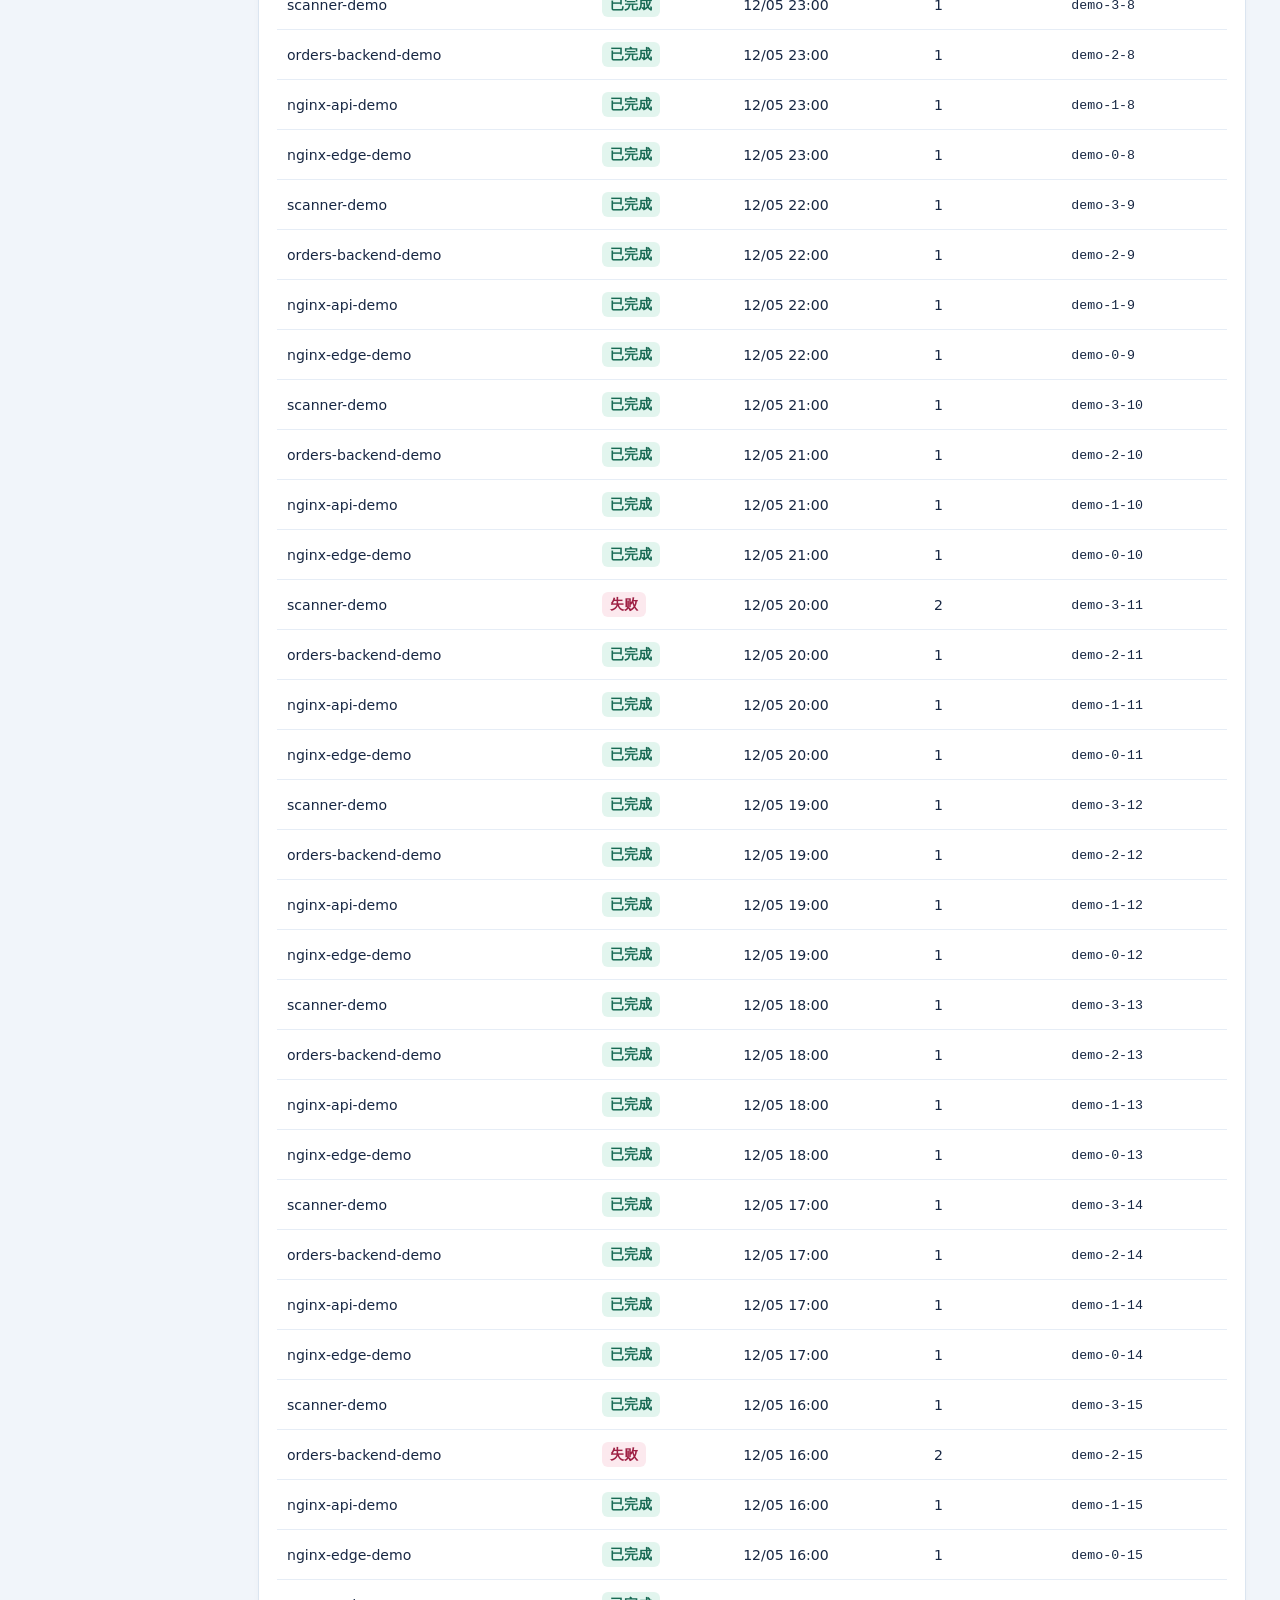
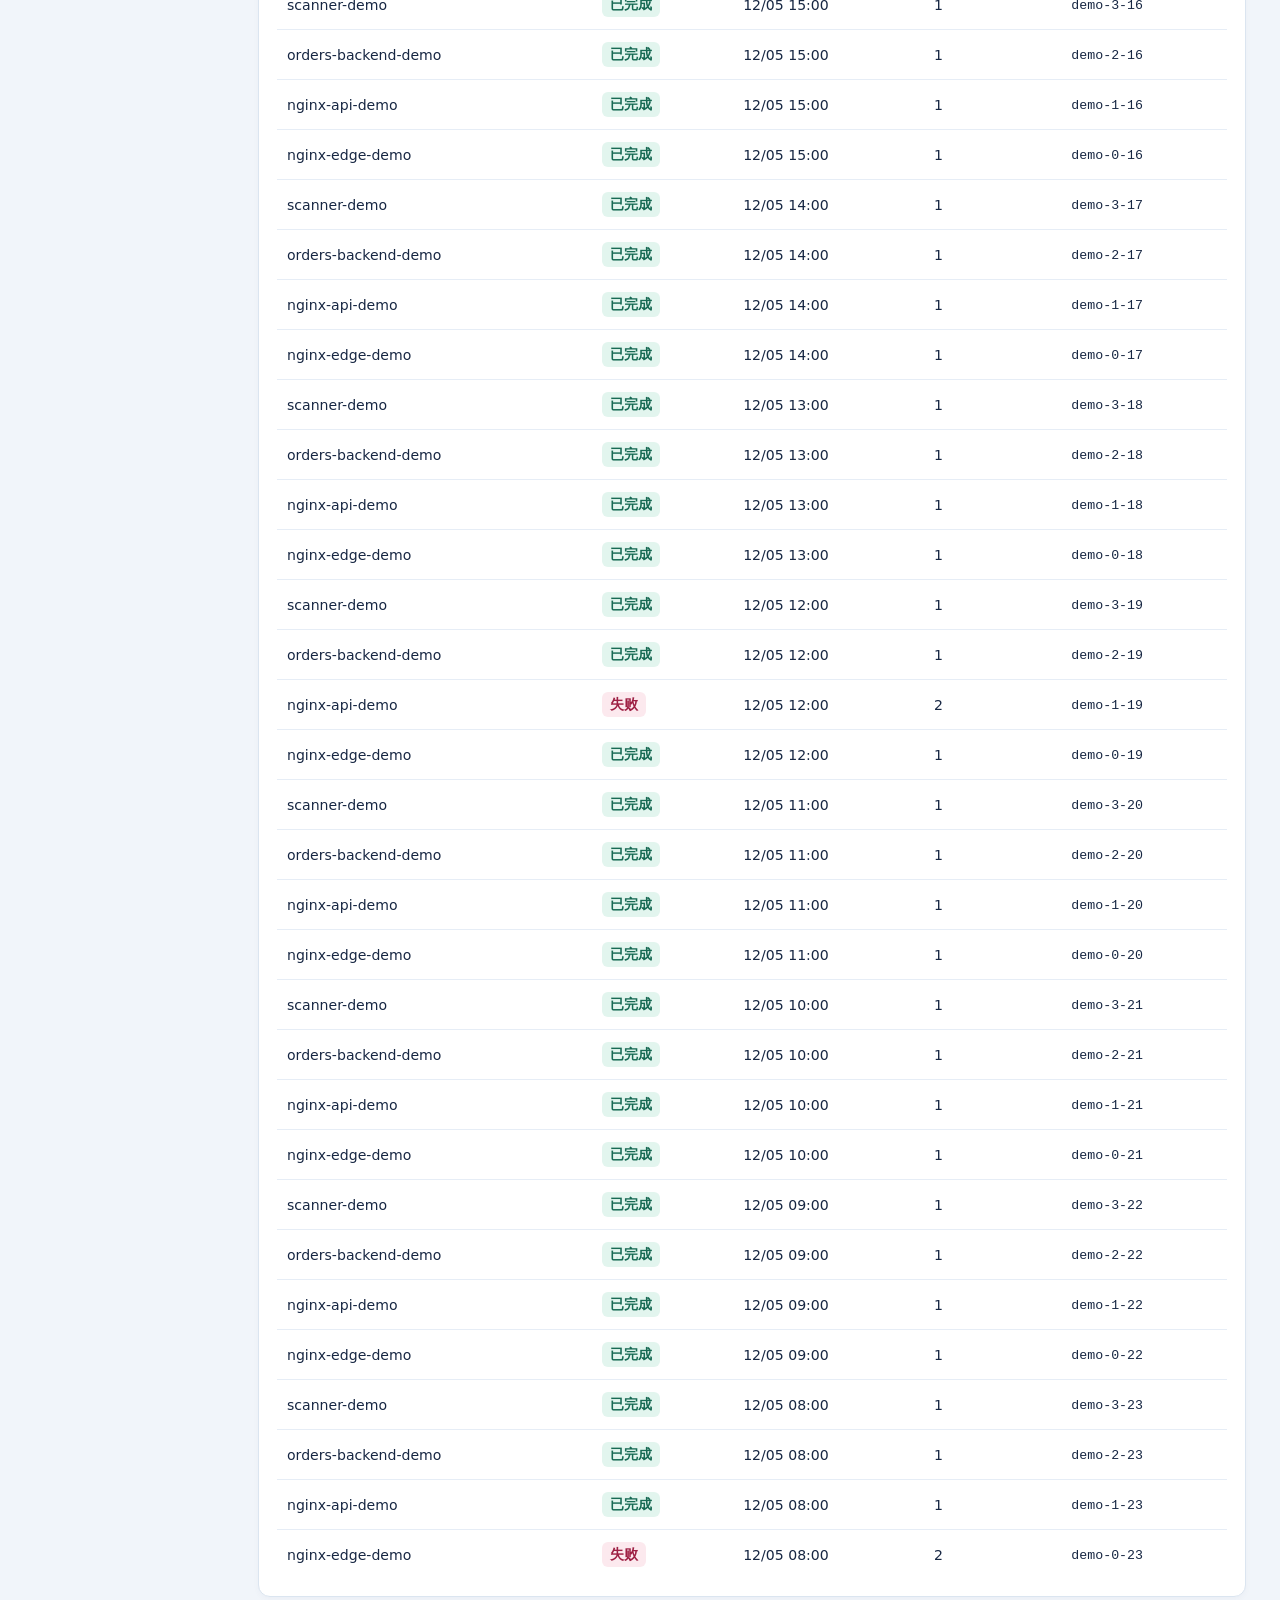
==== commit fb65f771: "Add Nginx inspection and VictoriaMetrics anomaly links" ====
--- a/docs/preview/index.html
+++ b/docs/preview/index.html
@@ -38,7 +38,7 @@
     <a href="#overview" aria-current="location"><span aria-hidden="true">▦</span>安全概览</a>
     <a href="#events"><span aria-hidden="true">◇</span>风险事件</a>
     <a href="#sources"><span aria-hidden="true">≋</span>数据源</a>
-    <a href="#nginx-routes"><span aria-hidden="true">◇</span>Nginx 风险接口</a>
+    <a href="#nginx-routes"><span aria-hidden="true">◇</span>Nginx 安全巡检</a>
     <a href="#vulnerability-findings"><span aria-hidden="true">▤</span>漏洞检测</a>
     <a id="alert-nav" href="#alert-settings"><span aria-hidden="true">⚙</span>告警设置</a>
     <a href="#tasks"><span aria-hidden="true">≡</span>任务记录</a>
@@ -70,8 +70,8 @@
       <div class="table-wrap"><table><thead><tr><th>数据源</th><th>类型</th><th>环境</th><th>探测能力</th><th>连通性</th></tr></thead><tbody id="source-body"></tbody></table></div>
     </section>
     <section id="nginx-routes" class="panel listing">
-      <div class="panel-head"><div><h2>Nginx 风险接口</h2><p id="nginx-status" role="status">正在加载接口事件…</p></div></div>
-      <div class="table-wrap"><table><thead><tr><th>接口</th><th>检测规则</th><th>风险评分</th><th>命中请求数</th><th>数据源</th><th>窗口结束</th><th>详情</th></tr></thead><tbody id="nginx-body"></tbody></table></div>
+      <div class="panel-head"><div><h2>Nginx 安全巡检</h2><p id="nginx-status" role="status">正在加载巡检事件…</p></div></div>
+      <div class="table-wrap"><table><thead><tr><th>接口或类别</th><th>检测规则</th><th>风险评分</th><th>客户端 IP</th><th>命中数</th><th>数据源</th><th>窗口结束</th><th>详情</th></tr></thead><tbody id="nginx-body"></tbody></table></div>
     </section>
     <section id="vulnerability-findings" class="panel listing">
       <div class="panel-head"><div><h2>漏洞检测</h2><p id="vulnerability-status" role="status">正在加载漏洞发现…</p></div></div>
@@ -118,7 +118,7 @@
   const end = Math.floor(now/stride)*stride;
   const trend = [], events = [], tasks = [], rules = new Map();
   const iso = at => new Date(at).toISOString();
-  const types = ["sensitive_uri","uri_frequency","xss","path_traversal"];
+  const types = ["sensitive_uri","uri_frequency","xss","path_traversal","nginx_auth_failure_burst","nginx_not_found_burst","nginx_rate_limit_burst","nginx_waf_category","nginx_unexpected_method","nginx_legacy_tls","nginx_upstream_error","nginx_route_error","nginx_sensitive_artifact","nginx_waf_block"];
   let requests=0, alerts=0, failed=0;
   for(let i=hours*60/minutes-1;i>=0;i--){
     const at=iso(end-i*stride);
@@ -139,14 +139,14 @@
         continue;
       }
       if((i+offset)%3===0){
-        const index=(i+offset*3)%4, backend=source==="orders-backend-demo";
-        const rating=(backend?[85,80,95,85]:[65,45,100,60])[index];
+        const backend=source==="orders-backend-demo", index=(i+offset*3)%(backend?4:types.length);
+        const rating=(backend?[85,80,95,85]:[65,45,85,85,80,75,80,85,85,65,75,75,85,85])[index];
         const rule=(backend?["backend_exception","backend_error_spike","backend_critical_log","backend_dependency_failure"]:types)[index];
         if(rating>=80) alerts++;
         if(rating<score) continue;
         rules.set(rule,(rules.get(rule)||0)+1);
         events.push({id,at,source,score:rating,correlation_id:"demo-correlation-"+i,
-          event:{Rule:rule,Target:backend?"": ["/admin","/api/orders/:id","/search","/download"][index],IP:backend?"":"192.0.2."+(20+(i+offset)%60),Country:backend?"":"MY",Count:3+i%14,Signals:!backend&&index===2?["sensitive_uri","unexpected_host"]:[]},
+          event:{Rule:rule,Target:backend?"": (["/admin","/api/orders/:id","/search","/download","","","","protocol_violation","","","","/checkout","a53e10d2bcf48a71",""][index]),IP:backend?"":"192.0.2."+(20+(i+offset)%60),Country:backend?"":"MY",Count:3+i%14,Signals:!backend&&index===2?["sensitive_uri","unexpected_host"]:[]},
           analysis:!backend&&index===2?{summary:"同一示例客户端命中敏感 URI 和异常 Host 规则。",actions:["复核相关聚合窗口。"]}:null});
       }
     }
@@ -175,7 +175,11 @@
   unexpected_user_agent:"异常 User-Agent",sensitive_uri:"敏感 URI",sql_injection:"SQL 注入特征",
   xss:"XSS 特征",path_traversal:"路径遍历特征",http_status:"HTTP 状态异常",latency_p95:"P95 延迟异常",correlated:"多维事件关联",
   backend_critical_log:"后端严重日志",backend_error_spike:"后端错误激增",
-  backend_exception:"后端未处理异常",backend_dependency_failure:"依赖故障激增",scanner_vulnerability:"漏洞扫描发现"
+  backend_exception:"后端未处理异常",backend_dependency_failure:"依赖故障激增",
+  nginx_sensitive_artifact:"敏感文件探测",nginx_unexpected_method:"异常请求方法",
+  nginx_waf_block:"WAF 拦截",nginx_waf_category:"WAF 安全分类",nginx_legacy_tls:"旧版 TLS",
+  nginx_upstream_error:"上游错误激增",nginx_route_error:"接口限流或上游错误",
+  nginx_auth_failure_burst:"认证失败激增",nginx_not_found_burst:"404 激增",nginx_rate_limit_burst:"限流激增",scanner_vulnerability:"漏洞扫描发现"
 }));
 const statuses = new Map([["done","已完成"],["failed","失败"],["running","运行中"]]);
 let trend = [];
@@ -352,9 +356,9 @@
 
 function renderNginxRoutes(data) {
   byId("nginx-status").textContent=`共 ${number.format(data.total)} 条事件，显示最近 ${data.events.length} 条。`;
-  rows(byId("nginx-body"),data.events,7,item=>[
+  rows(byId("nginx-body"),data.events,8,item=>[
     element("span",item.event.Target||"—","mono"),labels.get(item.event.Rule)||item.event.Rule,
-    riskRating(item.score),number.format(item.event.Count),item.source,date.format(new Date(item.at)),detailButton(item)
+    riskRating(item.score),element("span",item.event.IP||"—","mono"),number.format(item.event.Count),item.source,date.format(new Date(item.at)),detailButton(item)
   ]);
 }
 
@@ -428,7 +432,7 @@
 });
 const demoAlerts = {minimum_score:80,cooldown_minutes:15,slack:true,telegram:true,email:true};
 refresh();
-requestAnimationFrame(()=>{if(!location.hash) byId("vulnerability-findings").scrollIntoView();});
+requestAnimationFrame(()=>{if(!location.hash) byId("nginx-routes").scrollIntoView();});
 
 
 for (const key of ["slack","telegram","email"]) byId("alert-"+key).checked=demoAlerts[key];
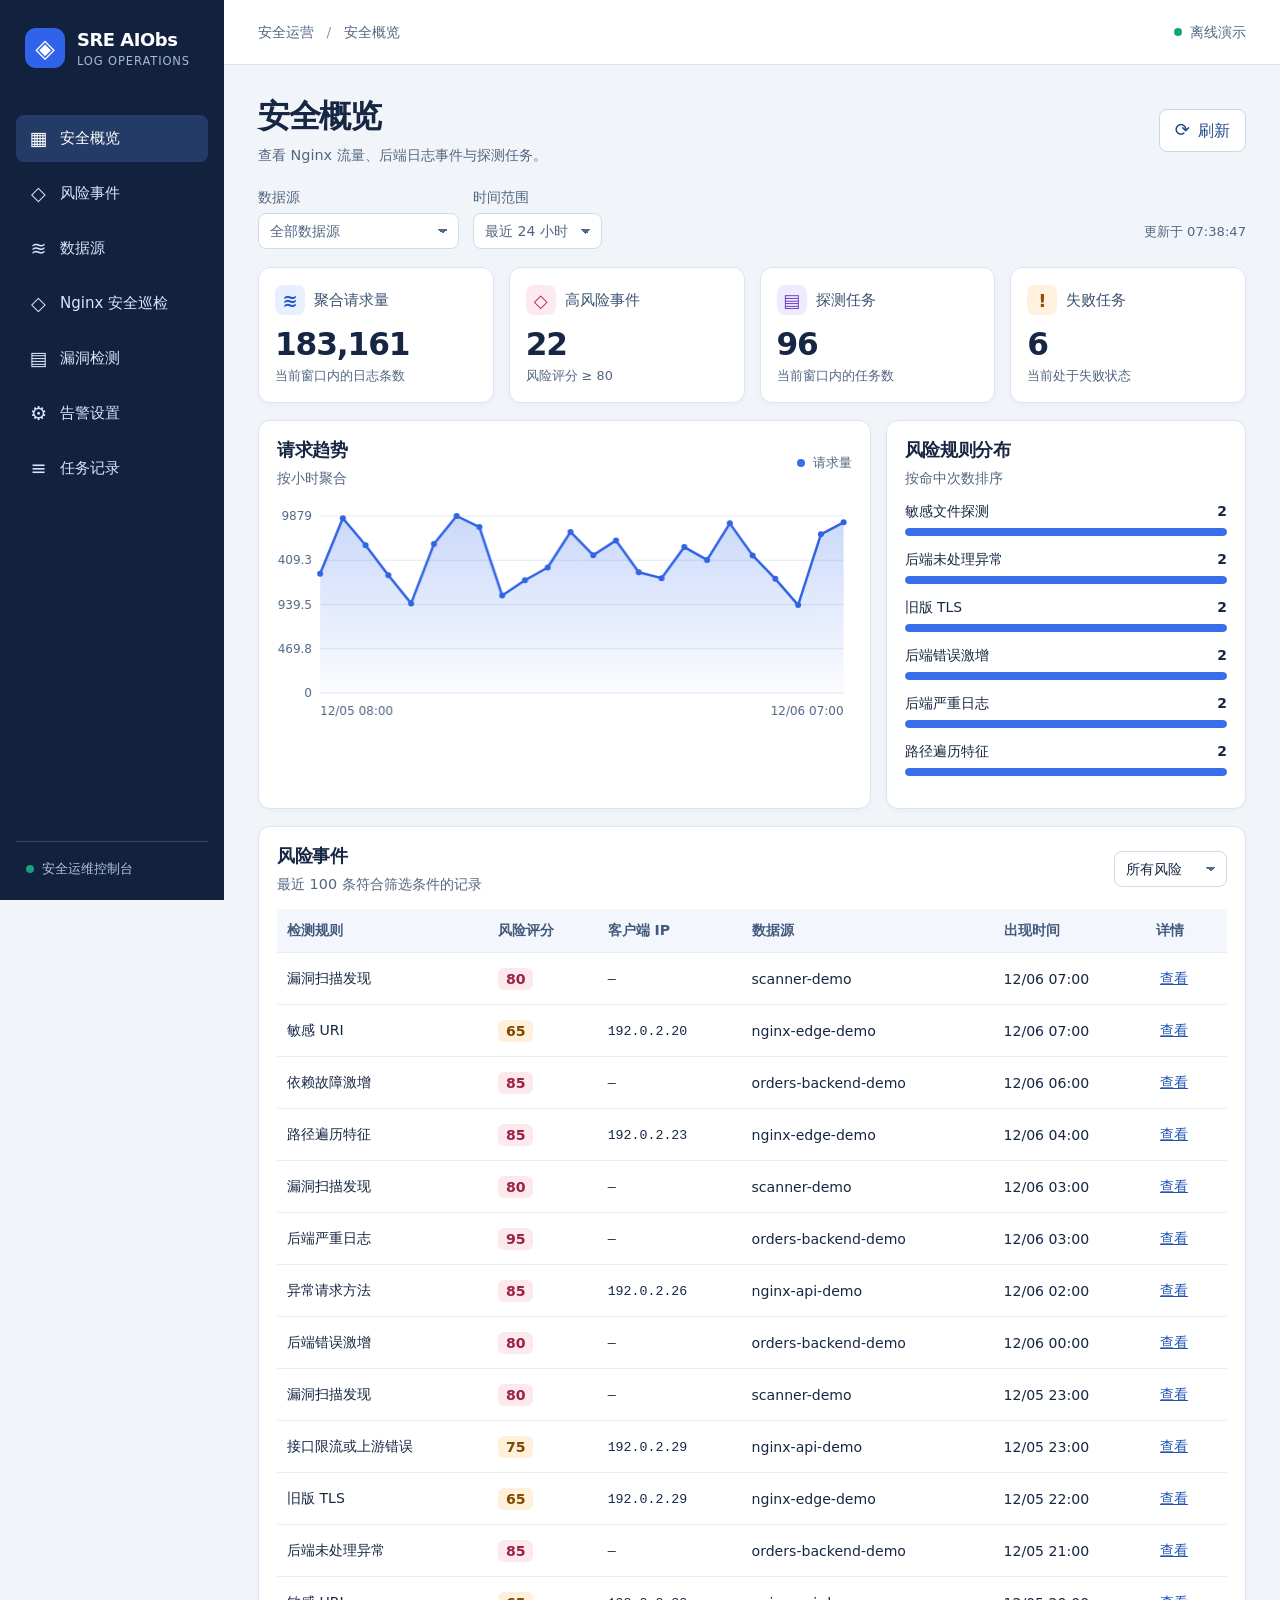
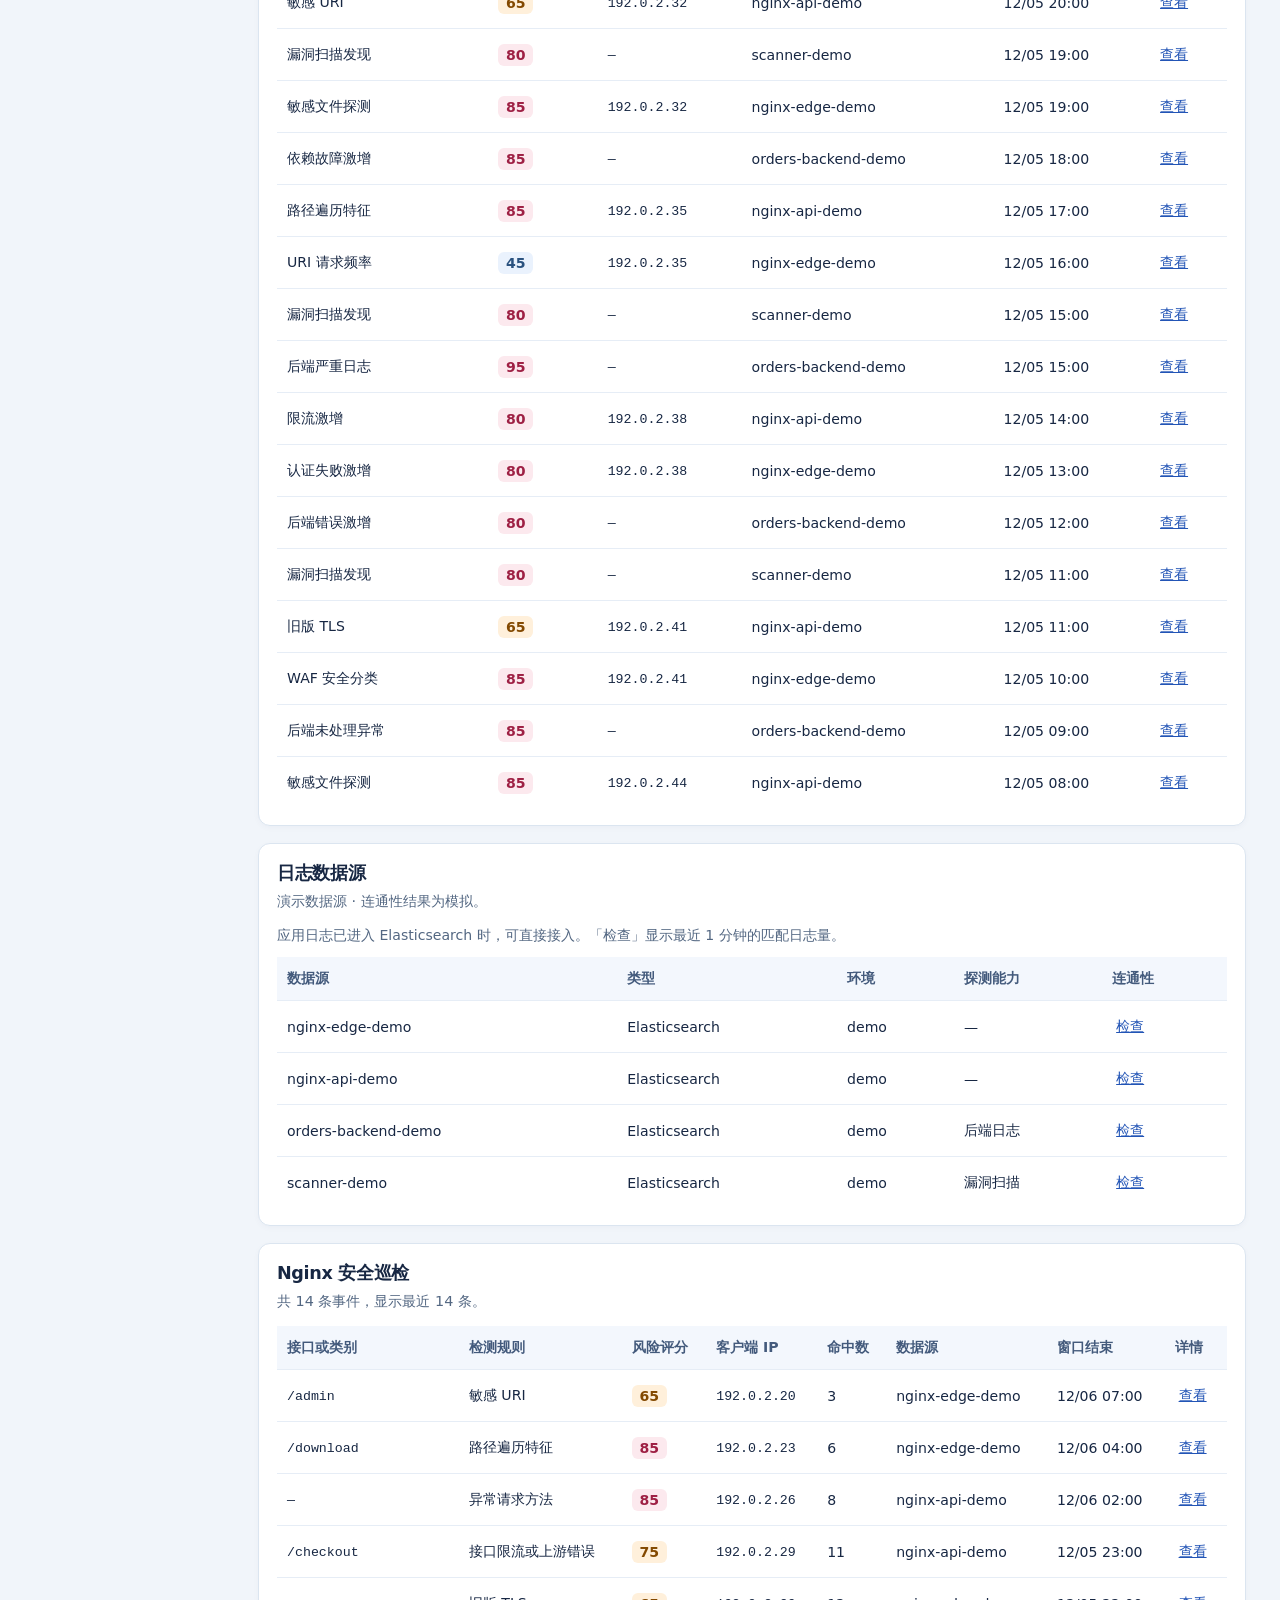
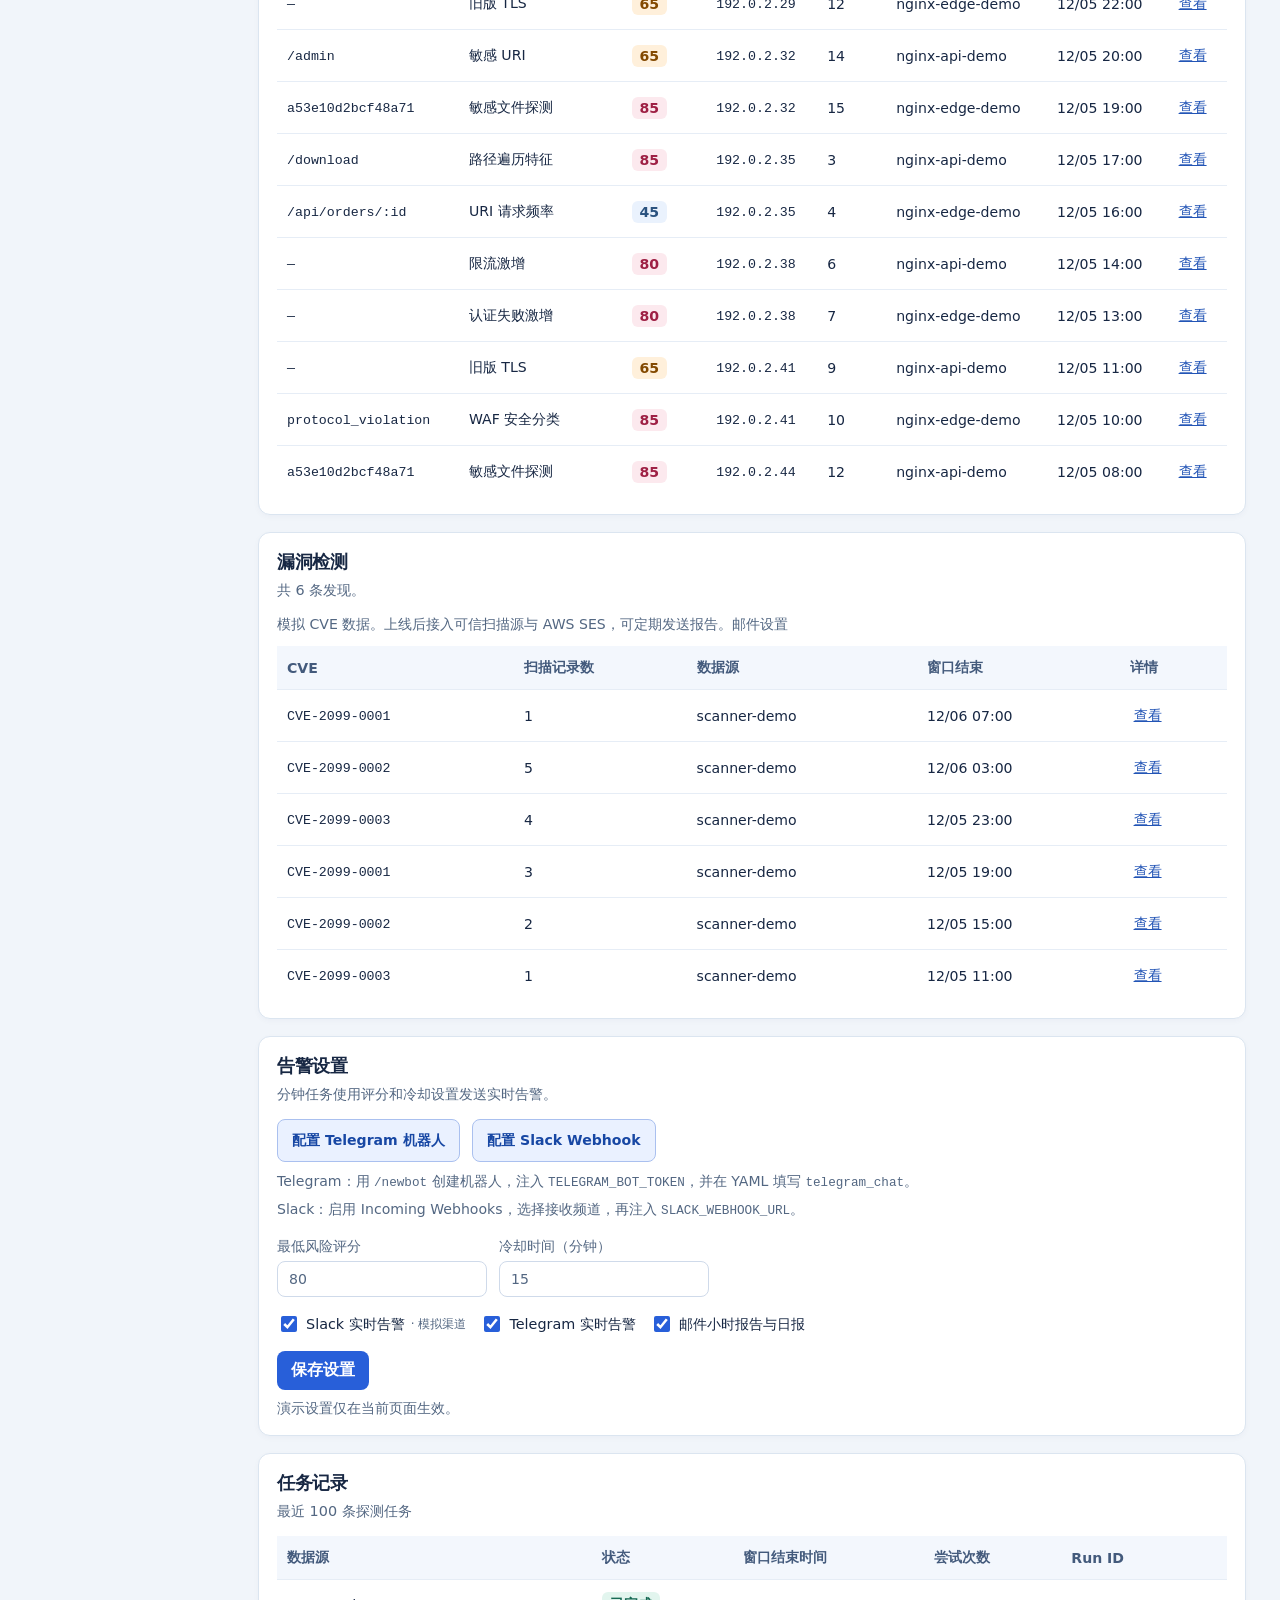
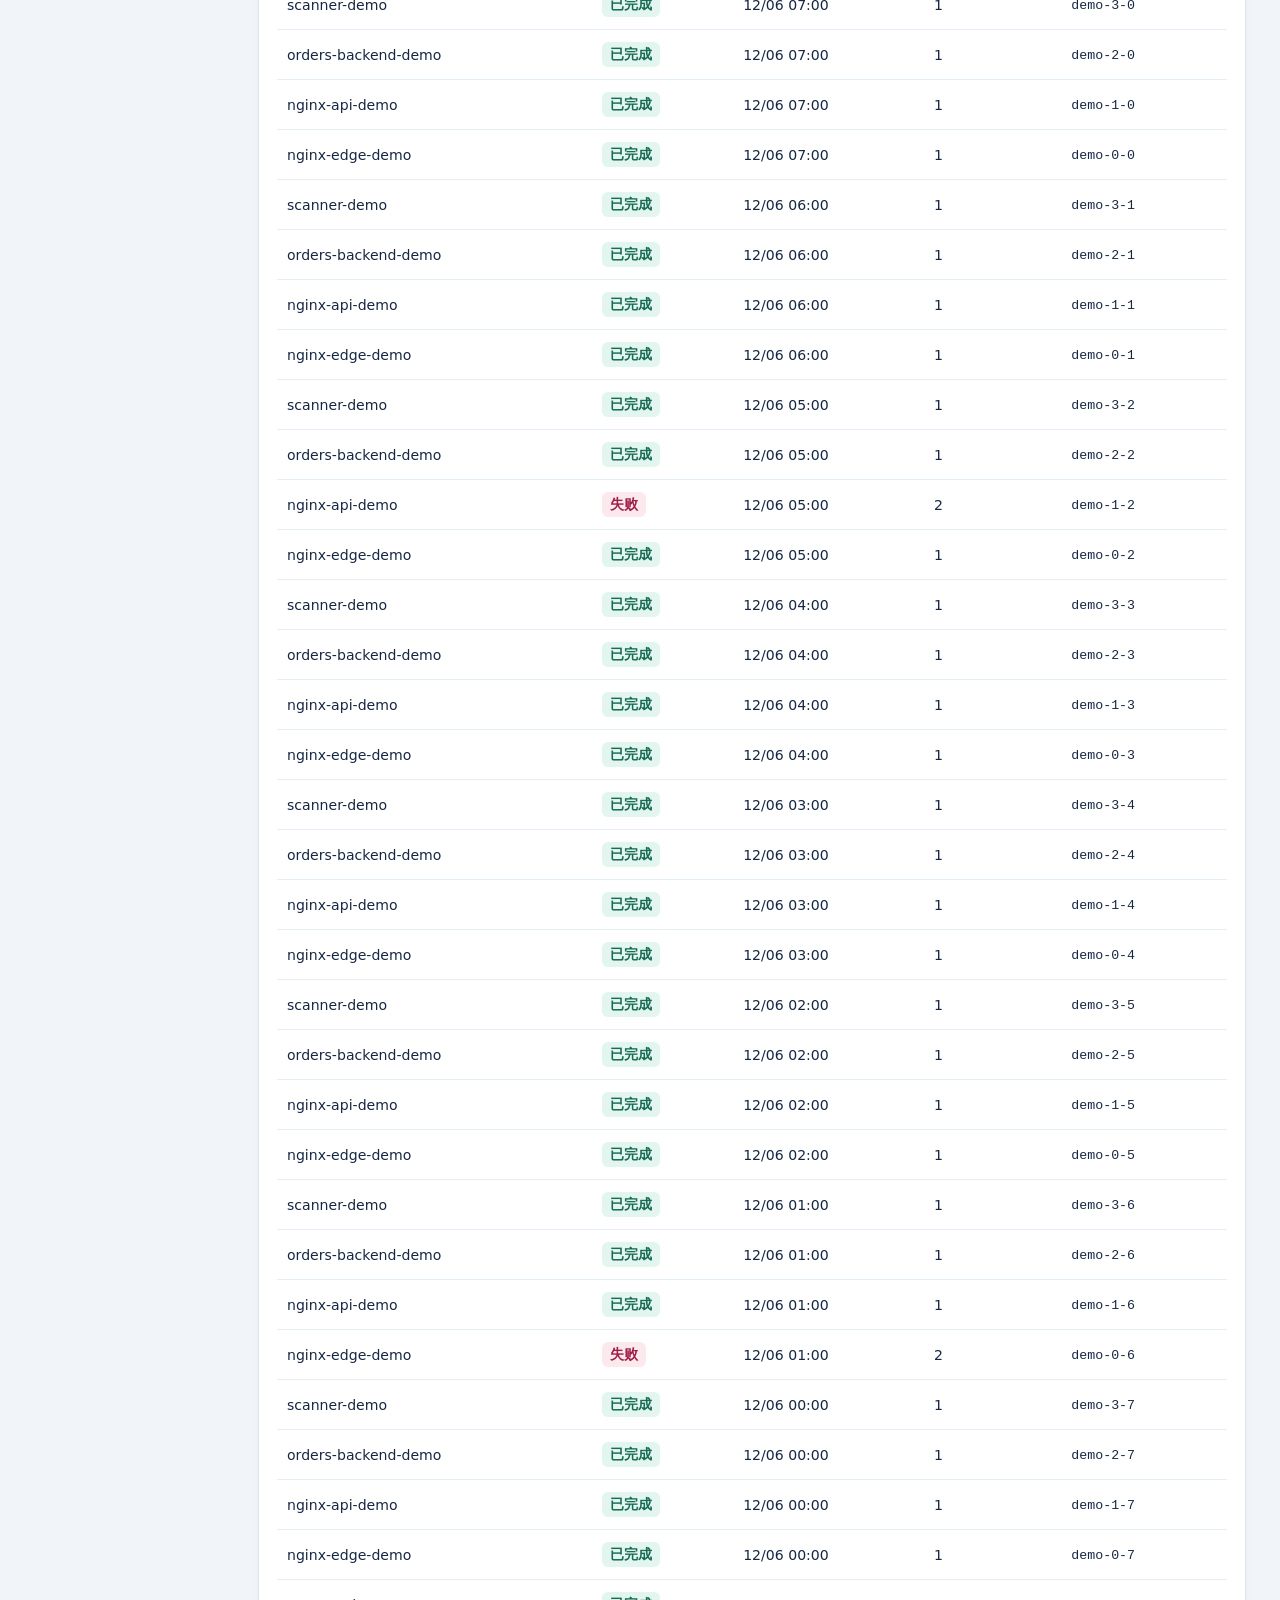
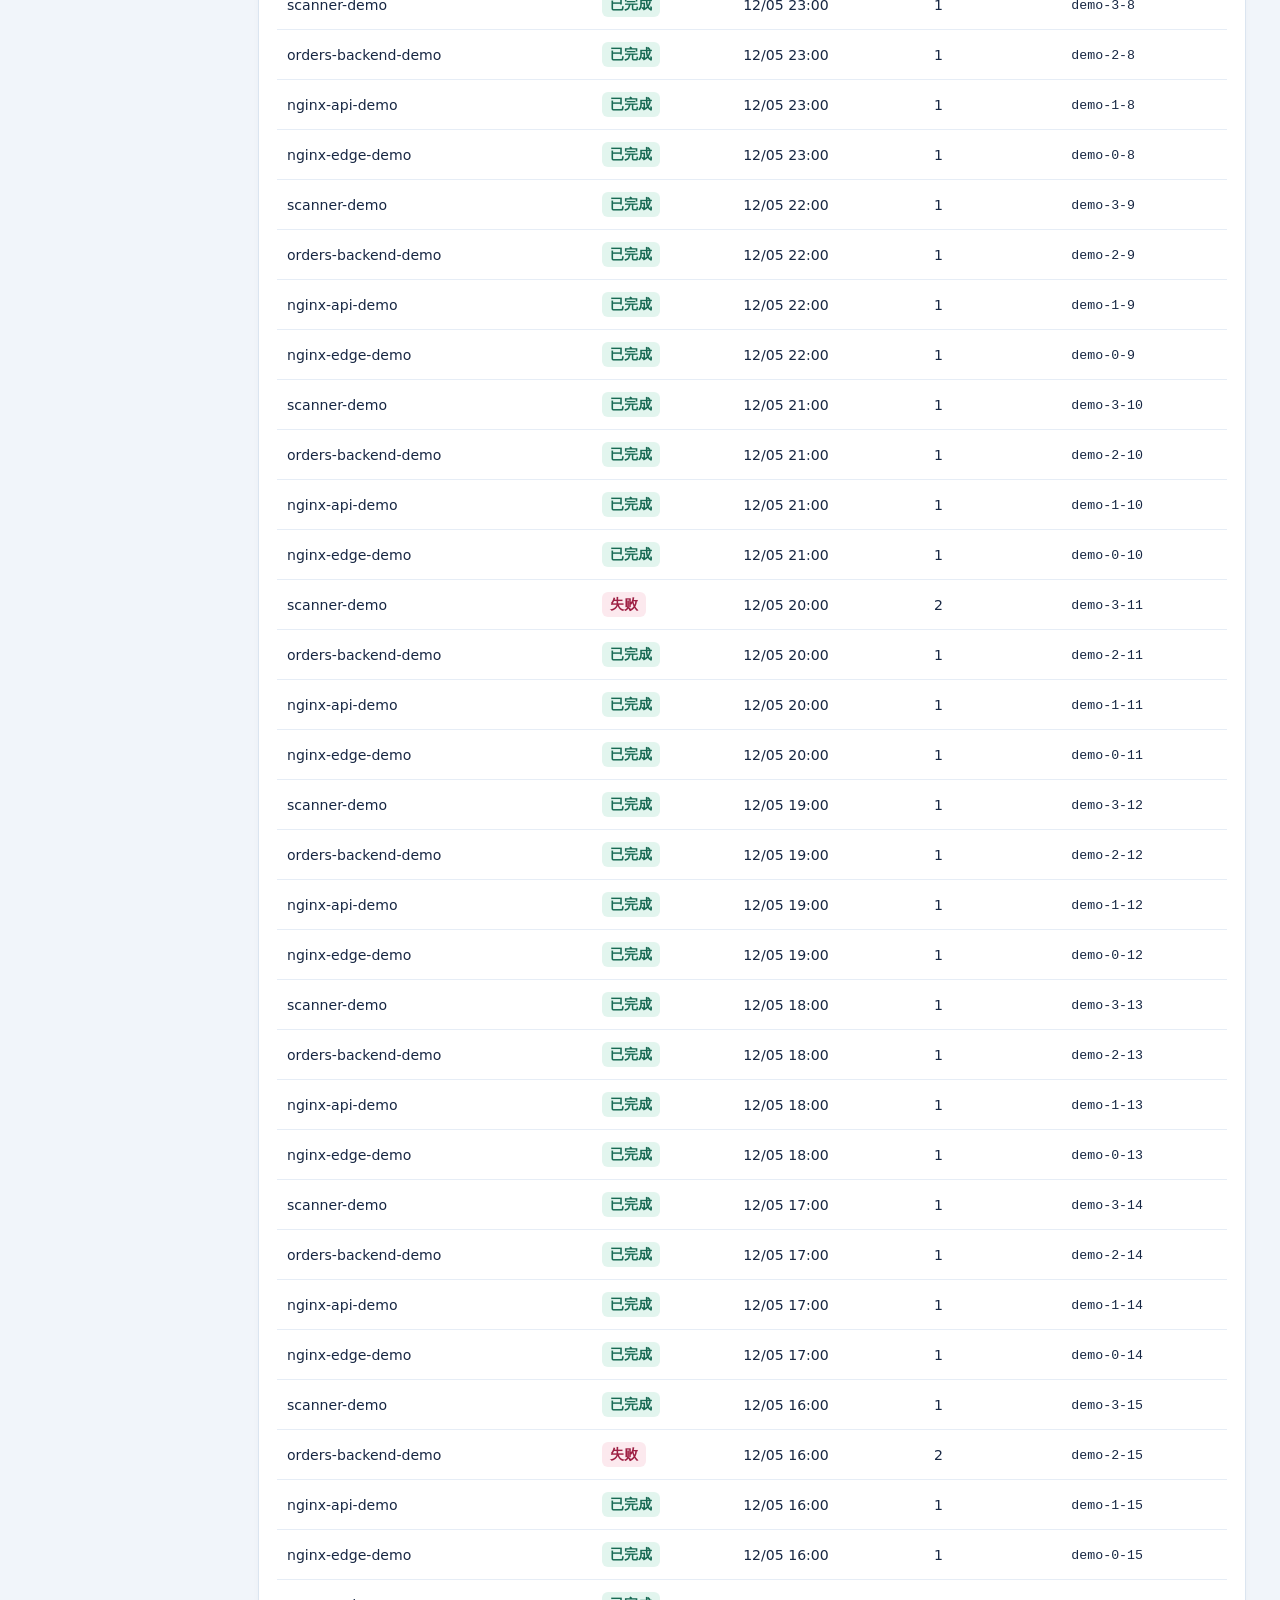
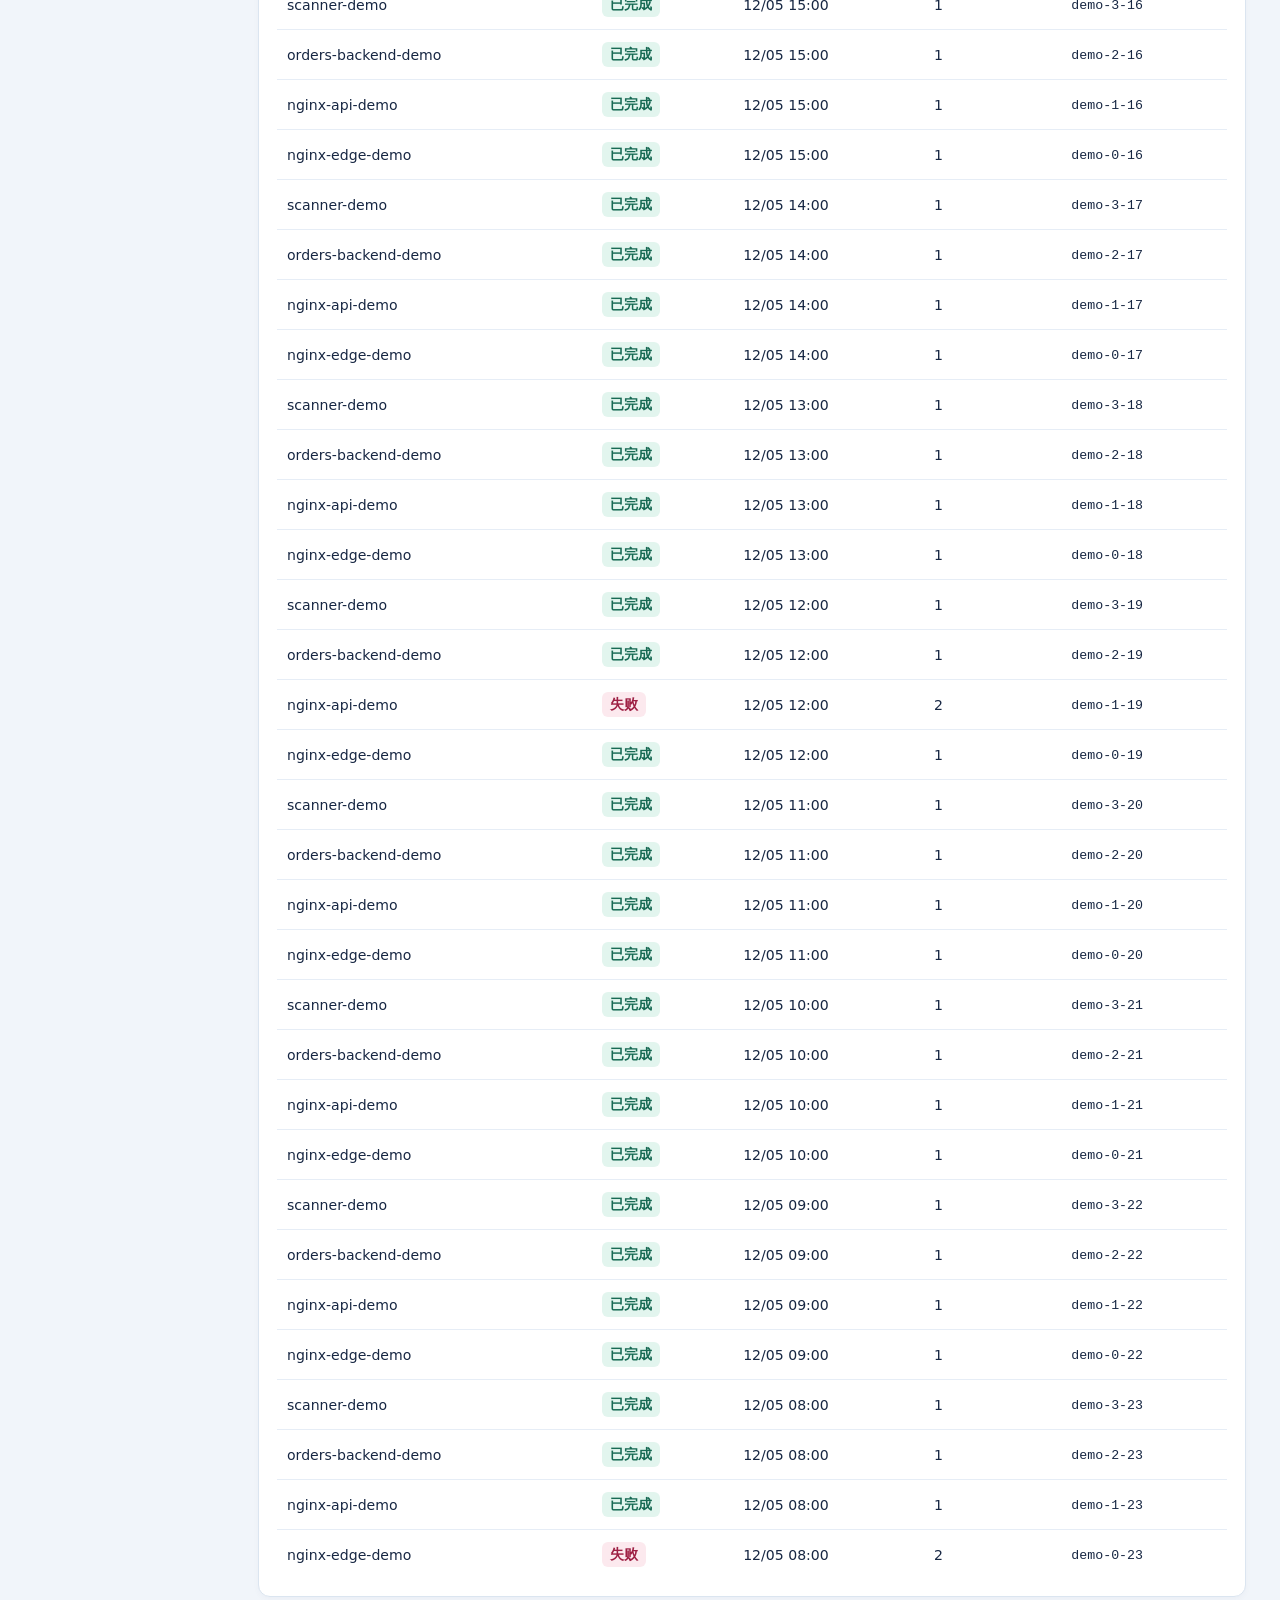
==== commit b68bc960: "将日志采集、巡检与预览统一为 ELK 移除旧日志来源、外部监控接入、额外仪表盘和指标写入链路。保留 Elasticsearch 只读聚合、GeoIP、批量采集主机名、告警和历史报告，并让事件详情直接打" ====
--- a/docs/preview/index.html
+++ b/docs/preview/index.html
@@ -66,7 +66,7 @@
     </section>
     <section id="sources" class="panel listing">
       <div class="panel-head"><div><h2>日志数据源</h2><p id="source-status" role="status">正在加载配置…</p></div></div>
-      <p class="source-hint">应用日志已进入 Loki 或 Elasticsearch 时，可直接接入。「检查」显示最近 1 分钟的匹配日志量。</p>
+      <p class="source-hint">应用日志已进入 Elasticsearch 时，可直接接入。「检查」显示最近 1 分钟的匹配日志量。</p>
       <div class="table-wrap"><table><thead><tr><th>数据源</th><th>类型</th><th>环境</th><th>探测能力</th><th>连通性</th></tr></thead><tbody id="source-body"></tbody></table></div>
     </section>
     <section id="nginx-routes" class="panel listing">
@@ -377,16 +377,16 @@
     check.addEventListener("click",()=>checkSource(source.name,check,status));
     cell.append(check,status);
     const capabilities=[source.backend?"后端日志":"",source.vulnerabilities?"漏洞扫描":""].filter(Boolean);
-    return [source.name,source.kind==="loki"?"Loki":"Elasticsearch",source.environment,capabilities.join("、")||"—",cell];
+    return [source.name,"Elasticsearch",source.environment,capabilities.join("、")||"—",cell];
   });
 }
 
 function loadSources() {
   renderSources([
-    {name:"nginx-edge-demo",kind:"loki",environment:"demo"},
+    {name:"nginx-edge-demo",kind:"elasticsearch",environment:"demo"},
     {name:"nginx-api-demo",kind:"elasticsearch",environment:"demo"},
-    {name:"orders-backend-demo",kind:"loki",environment:"demo",backend:true},
-    {name:"scanner-demo",kind:"loki",environment:"demo",vulnerabilities:true}
+    {name:"orders-backend-demo",kind:"elasticsearch",environment:"demo",backend:true},
+    {name:"scanner-demo",kind:"elasticsearch",environment:"demo",vulnerabilities:true}
   ]);
   byId("source-status").textContent="演示数据源 · 连通性结果为模拟。";
 }
